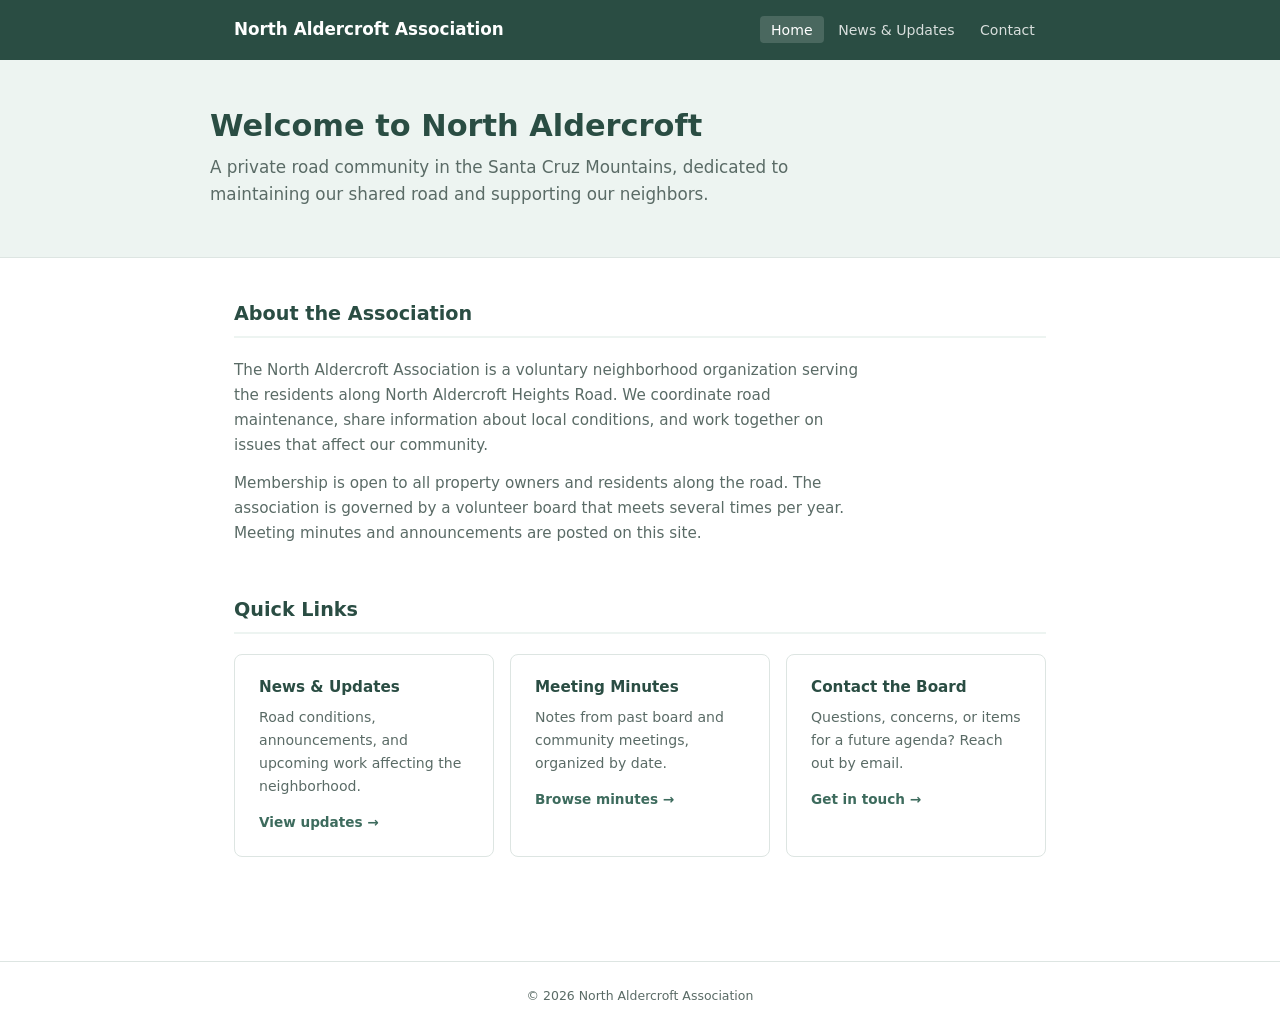
==== index.html @ b34186a6 "Add North Aldercroft Association neighborhood road site Static HTML/CSS/JS site with Home, News & Up" ====
<!DOCTYPE html>
<html lang="en">
<head>
  <meta charset="UTF-8">
  <meta name="viewport" content="width=device-width, initial-scale=1.0">
  <title>North Aldercroft Association</title>
  <link rel="stylesheet" href="css/style.css">
</head>
<body>

<header>
  <div class="nav-inner">
    <a class="site-name" href="index.html">North Aldercroft Association</a>
    <nav aria-label="Main navigation">
      <ul>
        <li><a href="index.html" aria-current="page">Home</a></li>
        <li><a href="news.html">News &amp; Updates</a></li>
        <li><a href="contact.html">Contact</a></li>
      </ul>
    </nav>
  </div>
</header>

<div class="hero">
  <div class="hero-inner">
    <h1>Welcome to North Aldercroft</h1>
    <p>A private road community in the Santa Cruz Mountains, dedicated to maintaining our shared road and supporting our neighbors.</p>
  </div>
</div>

<main>

  <div class="section">
    <h2>About the Association</h2>
    <div class="about-body">
      <p>The North Aldercroft Association is a voluntary neighborhood organization serving the residents along North Aldercroft Heights Road. We coordinate road maintenance, share information about local conditions, and work together on issues that affect our community.</p>
      <p>Membership is open to all property owners and residents along the road. The association is governed by a volunteer board that meets several times per year. Meeting minutes and announcements are posted on this site.</p>
    </div>
  </div>

  <div class="section">
    <h2>Quick Links</h2>
    <div class="card-grid">
      <div class="card">
        <h3>News &amp; Updates</h3>
        <p>Road conditions, announcements, and upcoming work affecting the neighborhood.</p>
        <a href="news.html">View updates &rarr;</a>
      </div>
      <div class="card">
        <h3>Meeting Minutes</h3>
        <p>Notes from past board and community meetings, organized by date.</p>
        <a href="news.html#minutes">Browse minutes &rarr;</a>
      </div>
      <div class="card">
        <h3>Contact the Board</h3>
        <p>Questions, concerns, or items for a future agenda? Reach out by email.</p>
        <a href="contact.html">Get in touch &rarr;</a>
      </div>
    </div>
  </div>

</main>

<footer>
  &copy; <script>document.write(new Date().getFullYear())</script> North Aldercroft Association
</footer>

</body>
</html>
---- css/style.css ----
:root {
  --bg: #ffffff;
  --bg-alt: #f5f7f6;
  --text: #1c2321;
  --text-muted: #5a6b66;
  --accent: #3d6b5d;
  --accent-dark: #2a4d43;
  --accent-light: #edf4f1;
  --border: #dde5e2;
  --max-width: 860px;
}

*, *::before, *::after { box-sizing: border-box; margin: 0; padding: 0; }

body {
  font-family: system-ui, -apple-system, 'Segoe UI', sans-serif;
  color: var(--text);
  background: var(--bg);
  line-height: 1.65;
}

/* ── Header & Nav ── */
header { background: var(--accent-dark); }

.nav-inner {
  max-width: var(--max-width);
  margin: 0 auto;
  padding: 0 1.5rem;
  display: flex;
  align-items: center;
  justify-content: space-between;
  gap: 1rem;
  flex-wrap: wrap;
}

.site-name {
  font-size: 1.05rem;
  font-weight: 600;
  color: #fff;
  text-decoration: none;
  padding: 1rem 0;
  display: block;
}

nav ul { list-style: none; display: flex; gap: 0.2rem; padding: 0.5rem 0; }

nav ul li a {
  color: rgba(255,255,255,0.82);
  text-decoration: none;
  padding: 0.35rem 0.7rem;
  border-radius: 4px;
  font-size: 0.88rem;
  transition: background 0.15s, color 0.15s;
}

nav ul li a:hover,
nav ul li a[aria-current="page"] {
  background: rgba(255,255,255,0.15);
  color: #fff;
}

/* ── Hero ── */
.hero {
  background: var(--accent-light);
  border-bottom: 1px solid var(--border);
  padding: 3rem 1.5rem;
}

.hero-inner { max-width: var(--max-width); margin: 0 auto; }

.hero h1 {
  font-size: 1.9rem;
  font-weight: 700;
  color: var(--accent-dark);
  line-height: 1.2;
  margin-bottom: 0.6rem;
}

.hero p {
  font-size: 1.05rem;
  color: var(--text-muted);
  max-width: 580px;
}

/* ── Main layout ── */
main {
  max-width: var(--max-width);
  margin: 0 auto;
  padding: 2.5rem 1.5rem;
}

.section { margin-bottom: 3rem; }

h2 {
  font-size: 1.2rem;
  font-weight: 600;
  color: var(--accent-dark);
  border-bottom: 2px solid var(--accent-light);
  padding-bottom: 0.4rem;
  margin-bottom: 1.25rem;
}

/* ── Cards (home page quick links) ── */
.card-grid {
  display: grid;
  grid-template-columns: repeat(auto-fit, minmax(220px, 1fr));
  gap: 1rem;
}

.card {
  border: 1px solid var(--border);
  border-radius: 8px;
  padding: 1.25rem 1.5rem;
}

.card h3 {
  font-size: 0.95rem;
  font-weight: 600;
  color: var(--accent-dark);
  margin-bottom: 0.35rem;
}

.card p { font-size: 0.88rem; color: var(--text-muted); }

.card a {
  display: inline-block;
  margin-top: 0.8rem;
  font-size: 0.85rem;
  color: var(--accent);
  font-weight: 600;
  text-decoration: none;
}

.card a:hover { text-decoration: underline; }

/* ── About block ── */
.about-body { font-size: 0.95rem; color: var(--text-muted); max-width: 640px; }
.about-body p + p { margin-top: 0.75rem; }

/* ── Announcements ── */
.announcement-list { list-style: none; }

.announcement-list li {
  padding: 1rem 0;
  border-bottom: 1px solid var(--border);
}

.announcement-list li:last-child { border-bottom: none; }

.ann-date {
  font-size: 0.78rem;
  color: var(--text-muted);
  margin-bottom: 0.2rem;
}

.ann-title { font-weight: 600; margin-bottom: 0.25rem; }

.ann-body { font-size: 0.9rem; color: var(--text-muted); }

/* ── Minutes list ── */
.minutes-list { list-style: none; }

.minutes-list li {
  display: flex;
  justify-content: space-between;
  align-items: center;
  padding: 0.7rem 0;
  border-bottom: 1px solid var(--border);
  gap: 1rem;
}

.minutes-list li:last-child { border-bottom: none; }

.minutes-list a {
  color: var(--accent);
  text-decoration: none;
  font-weight: 500;
  font-size: 0.93rem;
}

.minutes-list a:hover { text-decoration: underline; }

.minutes-list .date {
  font-size: 0.78rem;
  color: var(--text-muted);
  white-space: nowrap;
}

#minutes-loading { font-size: 0.9rem; color: var(--text-muted); }

/* ── Minutes document page ── */
.minutes-doc { max-width: 700px; }

.back-link {
  display: inline-flex;
  align-items: center;
  gap: 0.3rem;
  margin-bottom: 1.75rem;
  font-size: 0.88rem;
  color: var(--accent);
  text-decoration: none;
}

.back-link:hover { text-decoration: underline; }

.minutes-doc h1 {
  font-size: 1.45rem;
  color: var(--accent-dark);
  margin-bottom: 0.2rem;
}

.minutes-doc .meta {
  font-size: 0.83rem;
  color: var(--text-muted);
  margin-bottom: 2rem;
}

.minutes-doc h2 {
  font-size: 0.95rem;
  margin-top: 1.75rem;
  margin-bottom: 0.5rem;
  border: none;
  padding: 0;
  color: var(--text);
  font-weight: 600;
  text-transform: uppercase;
  letter-spacing: 0.04em;
}

.minutes-doc ul {
  margin-left: 1.25rem;
  font-size: 0.92rem;
  color: var(--text-muted);
}

.minutes-doc ul li { margin-bottom: 0.3rem; }

.minutes-doc p {
  font-size: 0.92rem;
  color: var(--text-muted);
  margin-top: 0.5rem;
}

.minutes-doc .action-item { color: var(--accent-dark); font-weight: 500; }

/* ── Contact ── */
.contact-intro { font-size: 0.95rem; color: var(--text-muted); margin-bottom: 1.5rem; max-width: 540px; }

.contact-block {
  display: inline-block;
  background: var(--accent-light);
  border: 1px solid var(--border);
  border-radius: 8px;
  padding: 1.25rem 1.75rem;
}

.contact-block .label {
  font-size: 0.75rem;
  text-transform: uppercase;
  letter-spacing: 0.07em;
  color: var(--text-muted);
  margin-bottom: 0.35rem;
}

.contact-block a {
  font-size: 1rem;
  font-weight: 600;
  color: var(--accent);
  text-decoration: none;
}

.contact-block a:hover { text-decoration: underline; }

/* ── Footer ── */
footer {
  border-top: 1px solid var(--border);
  padding: 1.5rem;
  text-align: center;
  font-size: 0.78rem;
  color: var(--text-muted);
  margin-top: 1rem;
}

/* ── Responsive ── */
@media (max-width: 540px) {
  .hero h1 { font-size: 1.5rem; }
  .nav-inner { flex-direction: column; align-items: flex-start; }
  nav ul { flex-wrap: wrap; }
  .minutes-list li { flex-direction: column; align-items: flex-start; gap: 0.2rem; }
}
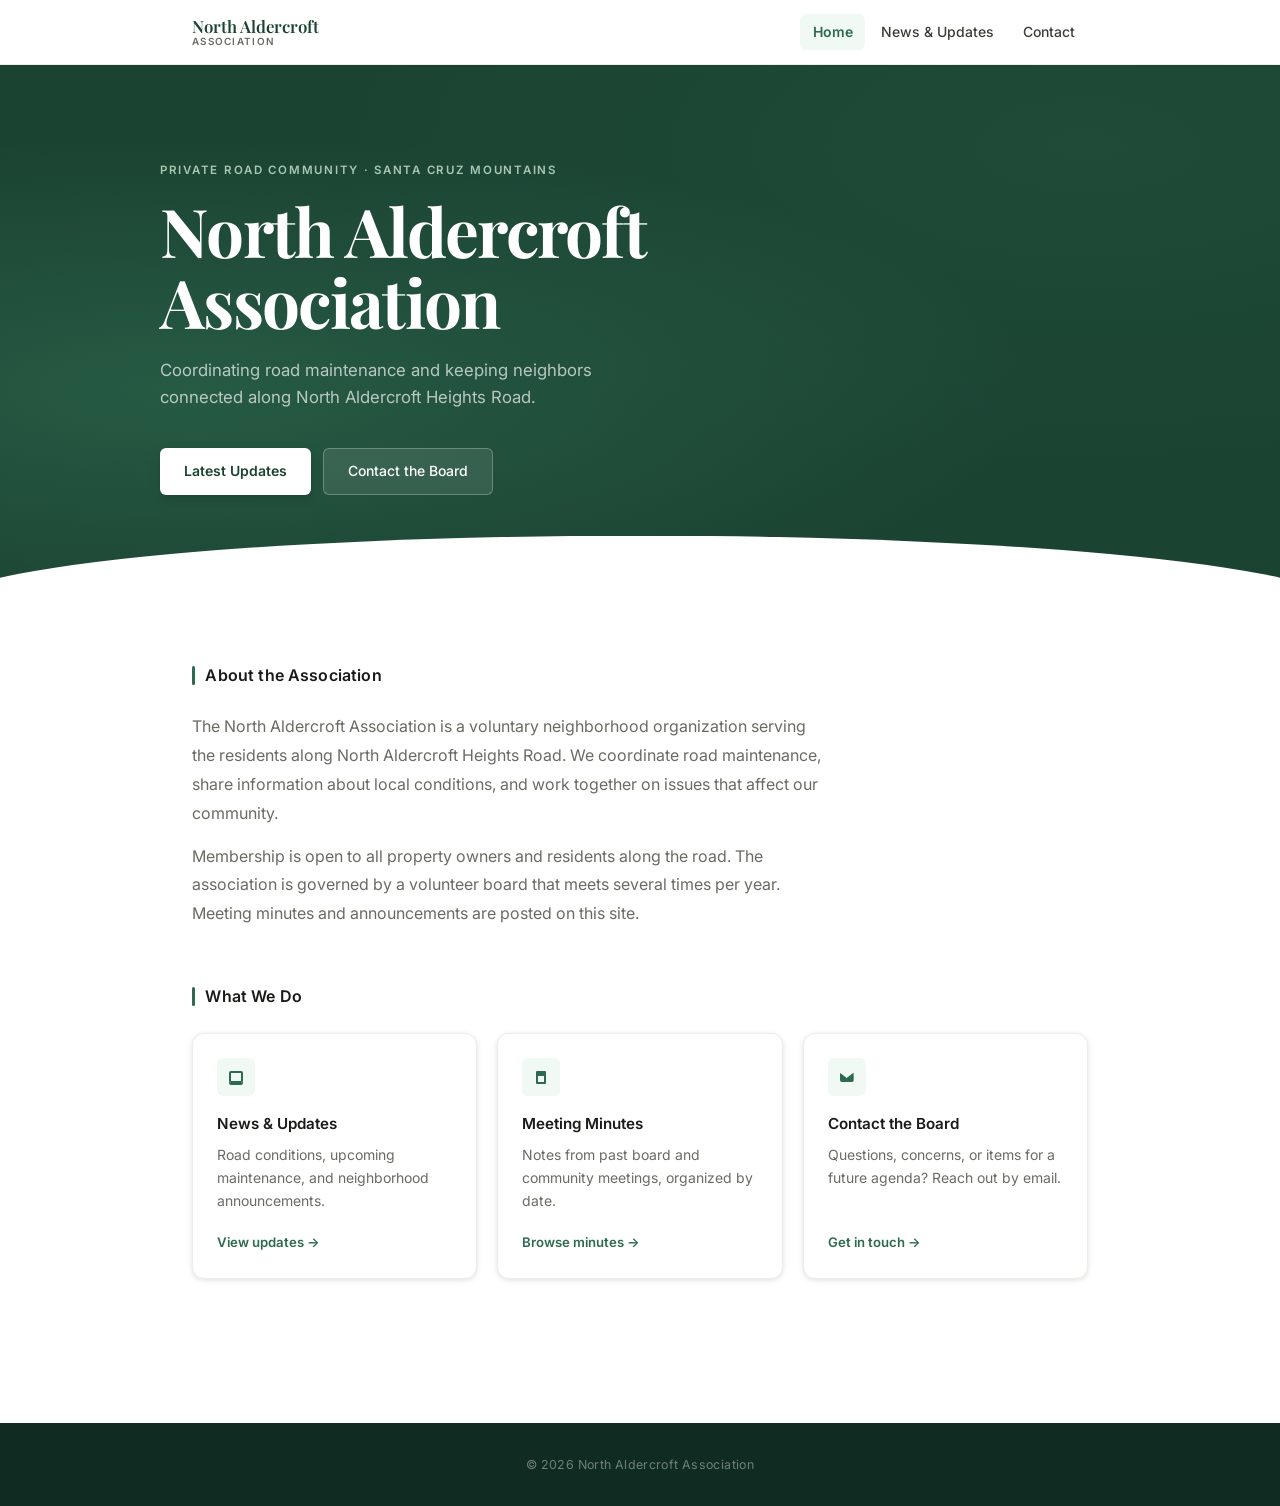
==== commit 4405b19d: "Redesign with modern typography, hero gradient, and elevated cards Playfair Display + Inter via Goog" ====
--- a/index.html
+++ b/index.html
@@ -8,9 +8,12 @@
 </head>
 <body>
 
-<header>
-  <div class="nav-inner">
-    <a class="site-name" href="index.html">North Aldercroft Association</a>
+<header class="site-header">
+  <div class="header-inner">
+    <a class="logo" href="index.html">
+      <span class="logo-primary">North Aldercroft</span>
+      <span class="logo-secondary">Association</span>
+    </a>
     <nav aria-label="Main navigation">
       <ul>
         <li><a href="index.html" aria-current="page">Home</a></li>
@@ -21,17 +24,22 @@
   </div>
 </header>
 
-<div class="hero">
+<section class="hero">
   <div class="hero-inner">
-    <h1>Welcome to North Aldercroft</h1>
-    <p>A private road community in the Santa Cruz Mountains, dedicated to maintaining our shared road and supporting our neighbors.</p>
+    <p class="hero-eyebrow">Private Road Community &middot; Santa Cruz Mountains</p>
+    <h1>North Aldercroft<br>Association</h1>
+    <p class="hero-sub">Coordinating road maintenance and keeping neighbors connected along North Aldercroft Heights Road.</p>
+    <div class="hero-actions">
+      <a href="news.html" class="btn-primary">Latest Updates</a>
+      <a href="contact.html" class="btn-ghost">Contact the Board</a>
+    </div>
   </div>
-</div>
+</section>
 
 <main>
 
   <div class="section">
-    <h2>About the Association</h2>
+    <div class="section-label"><h2>About the Association</h2></div>
     <div class="about-body">
       <p>The North Aldercroft Association is a voluntary neighborhood organization serving the residents along North Aldercroft Heights Road. We coordinate road maintenance, share information about local conditions, and work together on issues that affect our community.</p>
       <p>Membership is open to all property owners and residents along the road. The association is governed by a volunteer board that meets several times per year. Meeting minutes and announcements are posted on this site.</p>
@@ -39,22 +47,25 @@
   </div>
 
   <div class="section">
-    <h2>Quick Links</h2>
+    <div class="section-label"><h2>What We Do</h2></div>
     <div class="card-grid">
       <div class="card">
+        <div class="card-icon card-icon-news" aria-hidden="true"></div>
         <h3>News &amp; Updates</h3>
-        <p>Road conditions, announcements, and upcoming work affecting the neighborhood.</p>
-        <a href="news.html">View updates &rarr;</a>
+        <p>Road conditions, upcoming maintenance, and neighborhood announcements.</p>
+        <a href="news.html" class="card-link">View updates &rarr;</a>
       </div>
       <div class="card">
+        <div class="card-icon card-icon-minutes" aria-hidden="true"></div>
         <h3>Meeting Minutes</h3>
         <p>Notes from past board and community meetings, organized by date.</p>
-        <a href="news.html#minutes">Browse minutes &rarr;</a>
+        <a href="news.html#minutes" class="card-link">Browse minutes &rarr;</a>
       </div>
       <div class="card">
+        <div class="card-icon card-icon-contact" aria-hidden="true"></div>
         <h3>Contact the Board</h3>
         <p>Questions, concerns, or items for a future agenda? Reach out by email.</p>
-        <a href="contact.html">Get in touch &rarr;</a>
+        <a href="contact.html" class="card-link">Get in touch &rarr;</a>
       </div>
     </div>
   </div>
--- a/css/style.css
+++ b/css/style.css
@@ -1,290 +1,520 @@
+@import url('https://fonts.googleapis.com/css2?family=Playfair+Display:wght@500;600;700&family=Inter:wght@400;500;600&display=swap');
+
 :root {
-  --bg: #ffffff;
-  --bg-alt: #f5f7f6;
-  --text: #1c2321;
-  --text-muted: #5a6b66;
-  --accent: #3d6b5d;
-  --accent-dark: #2a4d43;
-  --accent-light: #edf4f1;
-  --border: #dde5e2;
-  --max-width: 860px;
-}
-
+  --forest-900: #0f2b22;
+  --forest-800: #1b4332;
+  --forest-700: #2d6a4f;
+  --forest-600: #40916c;
+  --forest-100: #d8f3dc;
+  --forest-50:  #f0f9f3;
+
+  --gold-500: #b5893a;
+
+  --neutral-900: #1a1a18;
+  --neutral-700: #3d3d38;
+  --neutral-500: #6b6b64;
+  --neutral-300: #b0ada6;
+  --neutral-100: #f0ede6;
+  --neutral-50:  #faf8f4;
+
+  --white: #ffffff;
+
+  --shadow-xs: 0 1px 2px rgba(0,0,0,0.06);
+  --shadow-sm: 0 1px 4px rgba(0,0,0,0.08), 0 2px 8px rgba(0,0,0,0.05);
+  --shadow-md: 0 4px 12px rgba(0,0,0,0.1), 0 2px 4px rgba(0,0,0,0.06);
+  --shadow-lg: 0 12px 32px rgba(0,0,0,0.12), 0 4px 8px rgba(0,0,0,0.06);
+
+  --radius-sm: 6px;
+  --radius:    12px;
+  --radius-lg: 18px;
+
+  --max-width: 960px;
+
+  --font-display: 'Playfair Display', Georgia, 'Times New Roman', serif;
+  --font-body:    'Inter', system-ui, -apple-system, sans-serif;
+}
+
+/* ── Reset ── */
 *, *::before, *::after { box-sizing: border-box; margin: 0; padding: 0; }
 
+html { scroll-behavior: smooth; }
+
 body {
-  font-family: system-ui, -apple-system, 'Segoe UI', sans-serif;
-  color: var(--text);
-  background: var(--bg);
-  line-height: 1.65;
-}
-
-/* ── Header & Nav ── */
-header { background: var(--accent-dark); }
-
-.nav-inner {
+  font-family: var(--font-body);
+  color: var(--neutral-900);
+  background: var(--white);
+  line-height: 1.6;
+  -webkit-font-smoothing: antialiased;
+}
+
+/* ── Site Header ── */
+.site-header {
+  position: sticky;
+  top: 0;
+  z-index: 100;
+  background: var(--white);
+  border-bottom: 1px solid var(--neutral-100);
+  box-shadow: var(--shadow-xs);
+}
+
+.header-inner {
   max-width: var(--max-width);
   margin: 0 auto;
-  padding: 0 1.5rem;
+  padding: 0 2rem;
   display: flex;
   align-items: center;
   justify-content: space-between;
-  gap: 1rem;
-  flex-wrap: wrap;
-}
-
-.site-name {
+  height: 64px;
+  gap: 2rem;
+}
+
+.logo {
+  display: flex;
+  flex-direction: column;
+  text-decoration: none;
+  line-height: 1.2;
+}
+
+.logo-primary {
+  font-family: var(--font-display);
   font-size: 1.05rem;
   font-weight: 600;
-  color: #fff;
-  text-decoration: none;
-  padding: 1rem 0;
+  color: var(--forest-800);
+}
+
+.logo-secondary {
+  font-size: 0.62rem;
+  font-weight: 600;
+  letter-spacing: 0.13em;
+  text-transform: uppercase;
+  color: var(--neutral-500);
+}
+
+nav ul { list-style: none; display: flex; align-items: center; gap: 0.2rem; }
+
+nav ul li a {
   display: block;
-}
-
-nav ul { list-style: none; display: flex; gap: 0.2rem; padding: 0.5rem 0; }
-
-nav ul li a {
-  color: rgba(255,255,255,0.82);
-  text-decoration: none;
-  padding: 0.35rem 0.7rem;
-  border-radius: 4px;
-  font-size: 0.88rem;
-  transition: background 0.15s, color 0.15s;
-}
-
-nav ul li a:hover,
-nav ul li a[aria-current="page"] {
-  background: rgba(255,255,255,0.15);
-  color: #fff;
-}
-
-/* ── Hero ── */
+  padding: 0.4rem 0.8rem;
+  border-radius: var(--radius-sm);
+  font-size: 0.875rem;
+  font-weight: 500;
+  color: var(--neutral-700);
+  text-decoration: none;
+  transition: color 0.15s, background 0.15s;
+}
+
+nav ul li a:hover              { color: var(--forest-800); background: var(--forest-50); }
+nav ul li a[aria-current="page"]{ color: var(--forest-700); background: var(--forest-50); font-weight: 600; }
+
+/* ── Hero (home) ── */
 .hero {
-  background: var(--accent-light);
-  border-bottom: 1px solid var(--border);
-  padding: 3rem 1.5rem;
-}
-
-.hero-inner { max-width: var(--max-width); margin: 0 auto; }
+  position: relative;
+  background:
+    radial-gradient(ellipse at 15% 60%, rgba(64,145,108,0.3) 0%, transparent 55%),
+    radial-gradient(ellipse at 85% 15%, rgba(45,106,79,0.2) 0%, transparent 50%),
+    var(--forest-800);
+  color: var(--white);
+  padding: 6rem 2rem 7rem;
+  overflow: hidden;
+}
+
+/* Curved bottom wave */
+.hero::after {
+  content: '';
+  position: absolute;
+  bottom: -1px;
+  left: 0;
+  right: 0;
+  height: 72px;
+  background: var(--white);
+  clip-path: ellipse(55% 100% at 50% 100%);
+}
+
+.hero-inner {
+  max-width: var(--max-width);
+  margin: 0 auto;
+  position: relative;
+  z-index: 1;
+}
+
+.hero-eyebrow {
+  font-size: 0.72rem;
+  font-weight: 600;
+  letter-spacing: 0.15em;
+  text-transform: uppercase;
+  color: var(--forest-100);
+  opacity: 0.75;
+  margin-bottom: 1rem;
+}
 
 .hero h1 {
-  font-size: 1.9rem;
+  font-family: var(--font-display);
+  font-size: clamp(2.6rem, 6vw, 4.2rem);
   font-weight: 700;
-  color: var(--accent-dark);
-  line-height: 1.2;
-  margin-bottom: 0.6rem;
-}
-
-.hero p {
+  line-height: 1.05;
+  letter-spacing: -0.025em;
+  color: var(--white);
+  margin-bottom: 1.25rem;
+}
+
+.hero-sub {
   font-size: 1.05rem;
-  color: var(--text-muted);
-  max-width: 580px;
-}
-
-/* ── Main layout ── */
+  color: rgba(255,255,255,0.68);
+  max-width: 500px;
+  line-height: 1.65;
+  margin-bottom: 2.25rem;
+}
+
+.hero-actions { display: flex; gap: 0.75rem; flex-wrap: wrap; }
+
+.btn-primary {
+  display: inline-flex;
+  align-items: center;
+  padding: 0.7rem 1.5rem;
+  background: var(--white);
+  color: var(--forest-800);
+  font-size: 0.875rem;
+  font-weight: 600;
+  text-decoration: none;
+  border-radius: var(--radius-sm);
+  box-shadow: var(--shadow-md);
+  transition: transform 0.15s, box-shadow 0.15s;
+}
+
+.btn-primary:hover { transform: translateY(-1px); box-shadow: var(--shadow-lg); }
+
+.btn-ghost {
+  display: inline-flex;
+  align-items: center;
+  padding: 0.7rem 1.5rem;
+  background: rgba(255,255,255,0.1);
+  border: 1px solid rgba(255,255,255,0.25);
+  color: var(--white);
+  font-size: 0.875rem;
+  font-weight: 500;
+  text-decoration: none;
+  border-radius: var(--radius-sm);
+  transition: background 0.15s;
+}
+
+.btn-ghost:hover { background: rgba(255,255,255,0.18); }
+
+/* ── Page Header (inner pages) ── */
+.page-header {
+  background:
+    radial-gradient(ellipse at 25% 70%, rgba(64,145,108,0.2) 0%, transparent 55%),
+    var(--forest-800);
+  padding: 3.5rem 2rem 3.5rem;
+  color: var(--white);
+}
+
+.page-header-inner { max-width: var(--max-width); margin: 0 auto; }
+
+.page-header h1 {
+  font-family: var(--font-display);
+  font-size: clamp(1.8rem, 4vw, 2.6rem);
+  font-weight: 700;
+  letter-spacing: -0.025em;
+  line-height: 1.1;
+}
+
+/* ── Main ── */
 main {
   max-width: var(--max-width);
   margin: 0 auto;
-  padding: 2.5rem 1.5rem;
-}
-
-.section { margin-bottom: 3rem; }
-
-h2 {
-  font-size: 1.2rem;
-  font-weight: 600;
-  color: var(--accent-dark);
-  border-bottom: 2px solid var(--accent-light);
-  padding-bottom: 0.4rem;
-  margin-bottom: 1.25rem;
-}
-
-/* ── Cards (home page quick links) ── */
+  padding: 3.5rem 2rem;
+}
+
+.section { margin-bottom: 3.5rem; }
+
+/* ── Section headings ── */
+.section-label {
+  display: flex;
+  align-items: center;
+  gap: 0.65rem;
+  margin-bottom: 1.5rem;
+}
+
+.section-label::before {
+  content: '';
+  display: block;
+  width: 3px;
+  height: 1.15rem;
+  background: var(--forest-700);
+  border-radius: 99px;
+  flex-shrink: 0;
+}
+
+.section-label h2 {
+  font-size: 1rem;
+  font-weight: 600;
+  letter-spacing: 0.01em;
+  color: var(--neutral-900);
+}
+
+/* ── About ── */
+.about-body {
+  font-size: 1rem;
+  color: var(--neutral-500);
+  max-width: 640px;
+  line-height: 1.8;
+}
+.about-body p + p { margin-top: 0.875rem; }
+
+/* ── Cards ── */
 .card-grid {
   display: grid;
-  grid-template-columns: repeat(auto-fit, minmax(220px, 1fr));
-  gap: 1rem;
+  grid-template-columns: repeat(auto-fit, minmax(240px, 1fr));
+  gap: 1.25rem;
 }
 
 .card {
-  border: 1px solid var(--border);
-  border-radius: 8px;
-  padding: 1.25rem 1.5rem;
-}
+  background: var(--white);
+  border: 1px solid var(--neutral-100);
+  border-radius: var(--radius);
+  padding: 1.5rem;
+  box-shadow: var(--shadow-sm);
+  display: flex;
+  flex-direction: column;
+  transition: transform 0.2s, box-shadow 0.2s;
+}
+
+.card:hover { transform: translateY(-3px); box-shadow: var(--shadow-lg); }
+
+.card-icon {
+  width: 38px;
+  height: 38px;
+  background: var(--forest-50);
+  border-radius: var(--radius-sm);
+  margin-bottom: 1rem;
+  display: flex;
+  align-items: center;
+  justify-content: center;
+}
+
+/* Simple CSS-drawn icons via pseudo-elements */
+.card-icon-news::after    { content: ''; display: block; width: 14px; height: 12px; border: 2px solid var(--forest-700); border-radius: 2px; box-shadow: 0 2px 0 0 var(--forest-700); }
+.card-icon-minutes::after { content: ''; display: block; width: 10px; height: 13px; border: 2px solid var(--forest-700); border-radius: 1px; border-top: 5px solid var(--forest-700); }
+.card-icon-contact::after { content: ''; display: block; width: 14px; height: 10px; border: 2px solid var(--forest-700); border-radius: 2px; clip-path: polygon(0 0, 50% 55%, 100% 0, 100% 100%, 0 100%); background: var(--forest-700); border: none; }
 
 .card h3 {
   font-size: 0.95rem;
   font-weight: 600;
-  color: var(--accent-dark);
-  margin-bottom: 0.35rem;
-}
-
-.card p { font-size: 0.88rem; color: var(--text-muted); }
-
-.card a {
-  display: inline-block;
-  margin-top: 0.8rem;
-  font-size: 0.85rem;
-  color: var(--accent);
-  font-weight: 600;
-  text-decoration: none;
-}
-
-.card a:hover { text-decoration: underline; }
-
-/* ── About block ── */
-.about-body { font-size: 0.95rem; color: var(--text-muted); max-width: 640px; }
-.about-body p + p { margin-top: 0.75rem; }
+  color: var(--neutral-900);
+  margin-bottom: 0.4rem;
+}
+
+.card p { font-size: 0.875rem; color: var(--neutral-500); line-height: 1.65; flex: 1; }
+
+.card-link {
+  display: inline-flex;
+  align-items: center;
+  gap: 0.3rem;
+  margin-top: 1.25rem;
+  font-size: 0.825rem;
+  font-weight: 600;
+  color: var(--forest-700);
+  text-decoration: none;
+  transition: gap 0.15s;
+}
+.card-link:hover { gap: 0.5rem; }
 
 /* ── Announcements ── */
 .announcement-list { list-style: none; }
 
 .announcement-list li {
-  padding: 1rem 0;
-  border-bottom: 1px solid var(--border);
-}
-
+  display: grid;
+  grid-template-columns: 44px 1fr;
+  gap: 0 1.25rem;
+  padding: 1.25rem 0;
+  border-bottom: 1px solid var(--neutral-100);
+}
 .announcement-list li:last-child { border-bottom: none; }
 
-.ann-date {
-  font-size: 0.78rem;
-  color: var(--text-muted);
-  margin-bottom: 0.2rem;
-}
-
-.ann-title { font-weight: 600; margin-bottom: 0.25rem; }
-
-.ann-body { font-size: 0.9rem; color: var(--text-muted); }
+.ann-date-badge {
+  display: flex;
+  flex-direction: column;
+  align-items: center;
+  padding-top: 0.1rem;
+}
+
+.ann-date-badge .month {
+  font-size: 0.58rem;
+  font-weight: 700;
+  letter-spacing: 0.09em;
+  text-transform: uppercase;
+  color: var(--forest-700);
+}
+
+.ann-date-badge .day {
+  font-size: 1.4rem;
+  font-weight: 700;
+  color: var(--neutral-900);
+  line-height: 1;
+}
+
+.ann-date-badge .year {
+  font-size: 0.58rem;
+  color: var(--neutral-300);
+  margin-top: 1px;
+}
+
+.ann-title {
+  font-size: 0.95rem;
+  font-weight: 600;
+  color: var(--neutral-900);
+  margin-bottom: 0.3rem;
+  line-height: 1.35;
+}
+
+.ann-body { font-size: 0.875rem; color: var(--neutral-500); line-height: 1.65; }
 
 /* ── Minutes list ── */
 .minutes-list { list-style: none; }
 
 .minutes-list li {
   display: flex;
+  align-items: center;
   justify-content: space-between;
-  align-items: center;
-  padding: 0.7rem 0;
-  border-bottom: 1px solid var(--border);
   gap: 1rem;
-}
-
+  padding: 0.875rem 0;
+  border-bottom: 1px solid var(--neutral-100);
+}
 .minutes-list li:last-child { border-bottom: none; }
 
 .minutes-list a {
-  color: var(--accent);
-  text-decoration: none;
+  font-size: 0.9rem;
   font-weight: 500;
-  font-size: 0.93rem;
-}
-
-.minutes-list a:hover { text-decoration: underline; }
+  color: var(--forest-700);
+  text-decoration: none;
+  transition: color 0.15s;
+}
+.minutes-list a:hover { color: var(--forest-800); text-decoration: underline; }
 
 .minutes-list .date {
-  font-size: 0.78rem;
-  color: var(--text-muted);
+  font-size: 0.775rem;
+  color: var(--neutral-300);
   white-space: nowrap;
 }
 
-#minutes-loading { font-size: 0.9rem; color: var(--text-muted); }
+#minutes-loading { font-size: 0.875rem; color: var(--neutral-500); }
 
 /* ── Minutes document page ── */
-.minutes-doc { max-width: 700px; }
+.minutes-doc { max-width: 680px; }
 
 .back-link {
   display: inline-flex;
   align-items: center;
-  gap: 0.3rem;
-  margin-bottom: 1.75rem;
-  font-size: 0.88rem;
-  color: var(--accent);
-  text-decoration: none;
-}
-
-.back-link:hover { text-decoration: underline; }
+  gap: 0.35rem;
+  margin-bottom: 2rem;
+  font-size: 0.85rem;
+  font-weight: 500;
+  color: var(--forest-700);
+  text-decoration: none;
+  transition: gap 0.15s;
+}
+.back-link:hover { gap: 0.5rem; }
 
 .minutes-doc h1 {
-  font-size: 1.45rem;
-  color: var(--accent-dark);
-  margin-bottom: 0.2rem;
+  font-family: var(--font-display);
+  font-size: 1.8rem;
+  color: var(--neutral-900);
+  letter-spacing: -0.02em;
+  margin-bottom: 0.3rem;
 }
 
 .minutes-doc .meta {
-  font-size: 0.83rem;
-  color: var(--text-muted);
+  font-size: 0.825rem;
+  color: var(--neutral-500);
+  margin-bottom: 2.25rem;
+  padding-bottom: 1.5rem;
+  border-bottom: 1px solid var(--neutral-100);
+}
+
+.minutes-doc h2 {
+  font-size: 0.68rem;
+  font-weight: 700;
+  letter-spacing: 0.13em;
+  text-transform: uppercase;
+  color: var(--neutral-300);
+  margin-top: 2rem;
+  margin-bottom: 0.65rem;
+}
+
+.minutes-doc ul {
+  margin-left: 1.1rem;
+  font-size: 0.9rem;
+  color: var(--neutral-500);
+  line-height: 1.7;
+}
+.minutes-doc ul li { margin-bottom: 0.35rem; }
+
+.minutes-doc p {
+  font-size: 0.9rem;
+  color: var(--neutral-500);
+  line-height: 1.7;
+  margin-top: 0.5rem;
+}
+
+.minutes-doc .action-item { color: var(--forest-800); font-weight: 600; }
+
+/* ── Contact ── */
+.contact-intro {
+  font-size: 1rem;
+  color: var(--neutral-500);
+  line-height: 1.75;
   margin-bottom: 2rem;
-}
-
-.minutes-doc h2 {
-  font-size: 0.95rem;
-  margin-top: 1.75rem;
-  margin-bottom: 0.5rem;
-  border: none;
-  padding: 0;
-  color: var(--text);
-  font-weight: 600;
+  max-width: 480px;
+}
+
+.contact-card {
+  display: inline-flex;
+  flex-direction: column;
+  gap: 0.35rem;
+  background: var(--forest-50);
+  border: 1px solid var(--forest-100);
+  border-radius: var(--radius);
+  padding: 1.5rem 2rem;
+  box-shadow: var(--shadow-sm);
+}
+
+.contact-card .label {
+  font-size: 0.68rem;
+  font-weight: 700;
+  letter-spacing: 0.13em;
   text-transform: uppercase;
-  letter-spacing: 0.04em;
-}
-
-.minutes-doc ul {
-  margin-left: 1.25rem;
-  font-size: 0.92rem;
-  color: var(--text-muted);
-}
-
-.minutes-doc ul li { margin-bottom: 0.3rem; }
-
-.minutes-doc p {
-  font-size: 0.92rem;
-  color: var(--text-muted);
-  margin-top: 0.5rem;
-}
-
-.minutes-doc .action-item { color: var(--accent-dark); font-weight: 500; }
-
-/* ── Contact ── */
-.contact-intro { font-size: 0.95rem; color: var(--text-muted); margin-bottom: 1.5rem; max-width: 540px; }
-
-.contact-block {
-  display: inline-block;
-  background: var(--accent-light);
-  border: 1px solid var(--border);
-  border-radius: 8px;
-  padding: 1.25rem 1.75rem;
-}
-
-.contact-block .label {
-  font-size: 0.75rem;
-  text-transform: uppercase;
-  letter-spacing: 0.07em;
-  color: var(--text-muted);
-  margin-bottom: 0.35rem;
-}
-
-.contact-block a {
-  font-size: 1rem;
-  font-weight: 600;
-  color: var(--accent);
-  text-decoration: none;
-}
-
-.contact-block a:hover { text-decoration: underline; }
+  color: var(--forest-600);
+}
+
+.contact-card a {
+  font-size: 1.05rem;
+  font-weight: 600;
+  color: var(--forest-800);
+  text-decoration: none;
+}
+.contact-card a:hover { text-decoration: underline; }
 
 /* ── Footer ── */
 footer {
-  border-top: 1px solid var(--border);
-  padding: 1.5rem;
+  background: var(--forest-900);
+  color: rgba(255,255,255,0.4);
+  padding: 2rem;
   text-align: center;
-  font-size: 0.78rem;
-  color: var(--text-muted);
-  margin-top: 1rem;
+  font-size: 0.775rem;
+  letter-spacing: 0.03em;
+  margin-top: 2rem;
 }
 
 /* ── Responsive ── */
-@media (max-width: 540px) {
-  .hero h1 { font-size: 1.5rem; }
-  .nav-inner { flex-direction: column; align-items: flex-start; }
-  nav ul { flex-wrap: wrap; }
+@media (max-width: 600px) {
+  .header-inner { padding: 0 1.25rem; height: 56px; }
+  .hero { padding: 4rem 1.25rem 5rem; }
+  .hero::after { height: 48px; }
+  .page-header { padding: 2.5rem 1.25rem; }
+  main { padding: 2.5rem 1.25rem; }
+  .announcement-list li { grid-template-columns: 1fr; }
+  .ann-date-badge { flex-direction: row; align-items: baseline; gap: 0.3rem; margin-bottom: 0.4rem; }
+  .ann-date-badge .day { font-size: 0.9rem; }
   .minutes-list li { flex-direction: column; align-items: flex-start; gap: 0.2rem; }
-}
+  nav ul li a { padding: 0.35rem 0.5rem; font-size: 0.825rem; }
+}
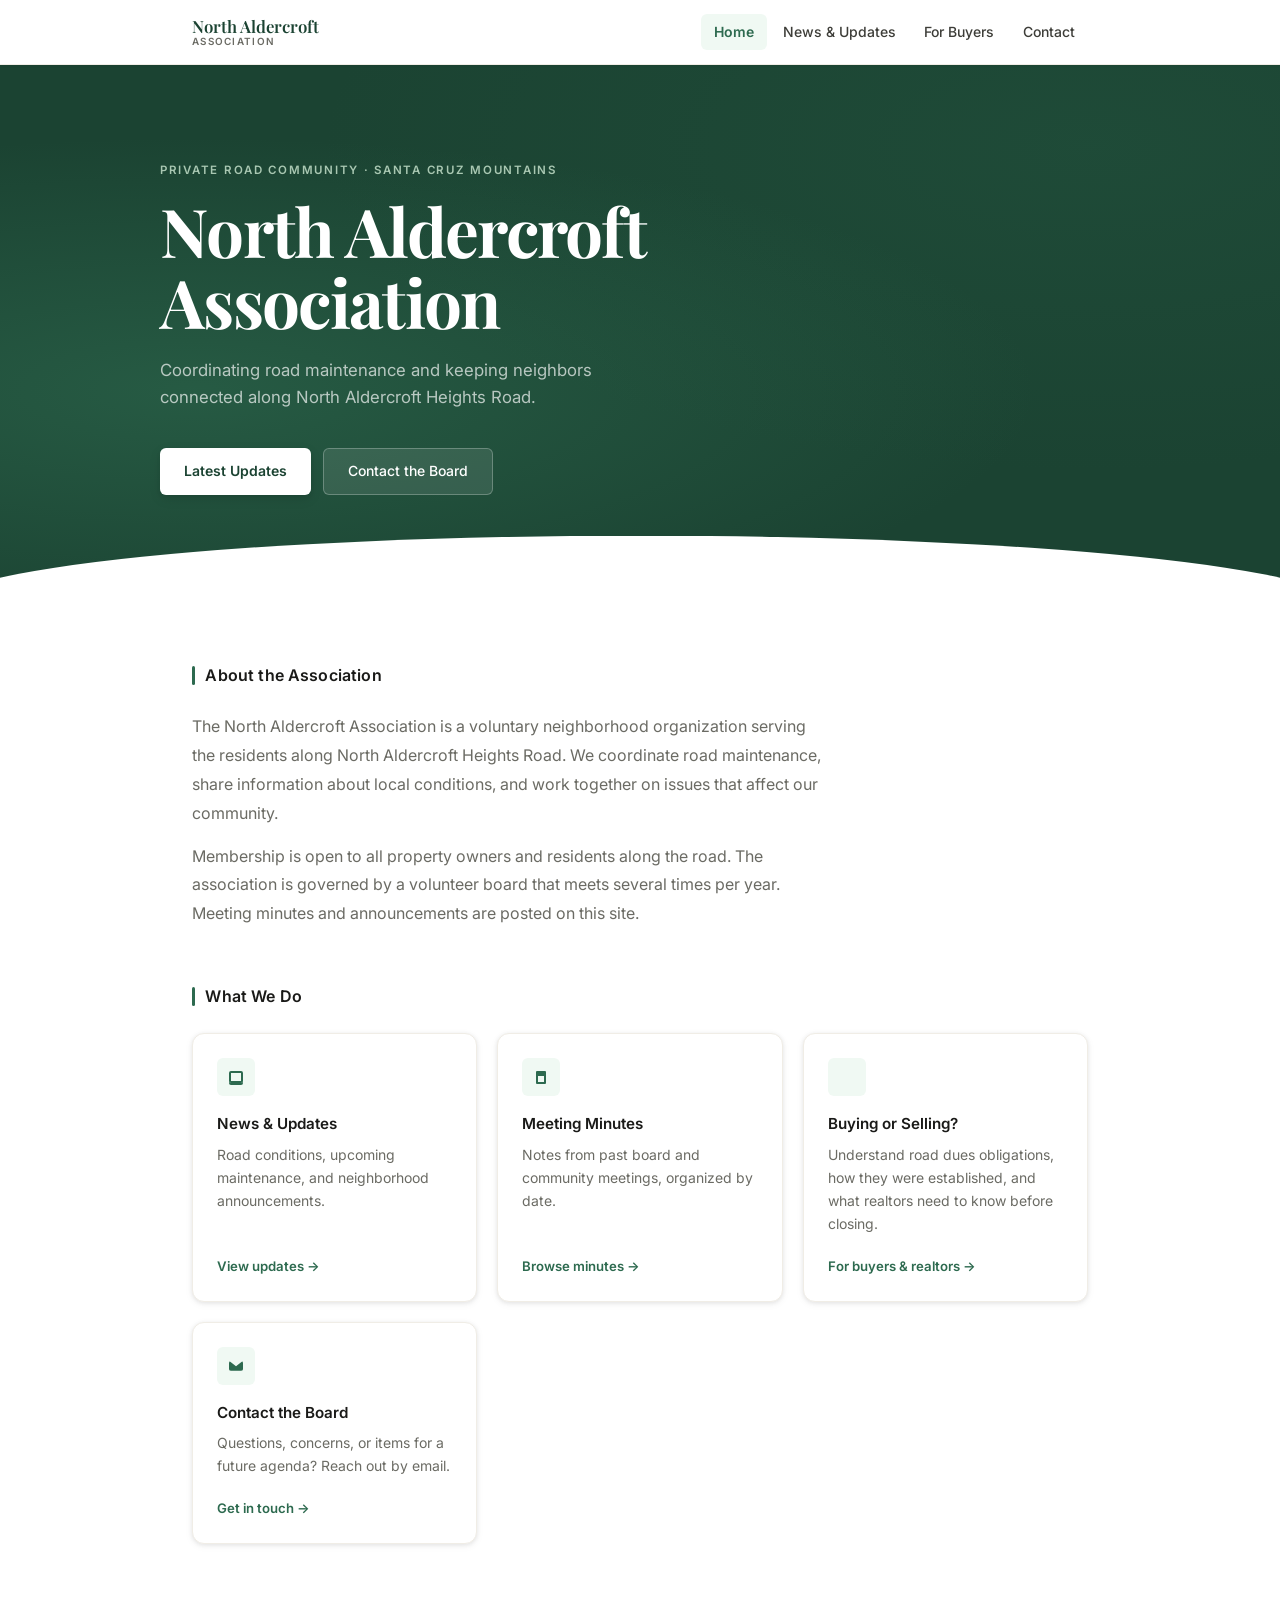
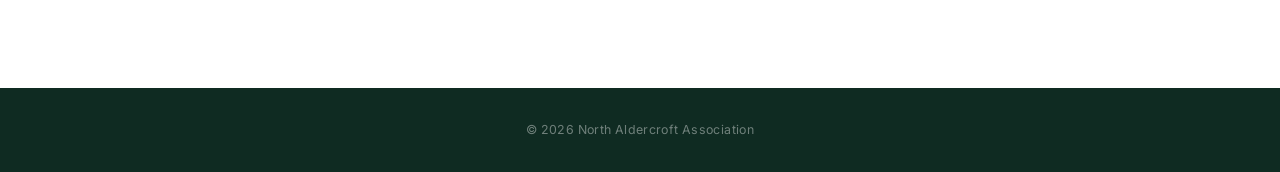
==== commit 64df18d7: "Add For Buyers & Realtors page with private road and dues info New buyers.html covers private road r" ====
--- a/index.html
+++ b/index.html
@@ -18,6 +18,7 @@
       <ul>
         <li><a href="index.html" aria-current="page">Home</a></li>
         <li><a href="news.html">News &amp; Updates</a></li>
+        <li><a href="buyers.html">For Buyers</a></li>
         <li><a href="contact.html">Contact</a></li>
       </ul>
     </nav>
@@ -62,6 +63,12 @@
         <a href="news.html#minutes" class="card-link">Browse minutes &rarr;</a>
       </div>
       <div class="card">
+        <div class="card-icon card-icon-buyers" aria-hidden="true"></div>
+        <h3>Buying or Selling?</h3>
+        <p>Understand road dues obligations, how they were established, and what realtors need to know before closing.</p>
+        <a href="buyers.html" class="card-link">For buyers &amp; realtors &rarr;</a>
+      </div>
+      <div class="card">
         <div class="card-icon card-icon-contact" aria-hidden="true"></div>
         <h3>Contact the Board</h3>
         <p>Questions, concerns, or items for a future agenda? Reach out by email.</p>
--- a/css/style.css
+++ b/css/style.css
@@ -493,6 +493,108 @@
   text-decoration: none;
 }
 .contact-card a:hover { text-decoration: underline; }
+
+/* ── Prose (buyers page body text) ── */
+.prose {
+  font-size: 1rem;
+  color: var(--neutral-500);
+  line-height: 1.8;
+  max-width: 640px;
+}
+.prose p + p { margin-top: 0.875rem; }
+
+/* ── Callout box ── */
+.callout {
+  margin-top: 1.75rem;
+  background: var(--forest-50);
+  border: 1px solid var(--forest-100);
+  border-left: 4px solid var(--forest-700);
+  border-radius: var(--radius);
+  padding: 1.5rem 1.75rem;
+  max-width: 400px;
+}
+
+.callout-label {
+  font-size: 0.68rem;
+  font-weight: 700;
+  letter-spacing: 0.13em;
+  text-transform: uppercase;
+  color: var(--forest-600);
+  margin-bottom: 0.5rem;
+}
+
+.callout-amount {
+  font-family: var(--font-display);
+  font-size: 2rem;
+  font-weight: 700;
+  color: var(--forest-800);
+  line-height: 1.1;
+  margin-bottom: 0.75rem;
+}
+
+.callout-amount span {
+  font-family: var(--font-body);
+  font-size: 0.85rem;
+  font-weight: 400;
+  color: var(--neutral-500);
+}
+
+.callout p {
+  font-size: 0.875rem;
+  color: var(--neutral-500);
+  line-height: 1.6;
+}
+
+/* ── Info list (buyers page) ── */
+.info-list {
+  margin-top: 0.875rem;
+  margin-left: 0;
+  list-style: none;
+  max-width: 560px;
+  display: flex;
+  flex-direction: column;
+  gap: 0.5rem;
+}
+
+.info-list li {
+  display: flex;
+  align-items: flex-start;
+  gap: 0.65rem;
+  font-size: 0.925rem;
+  color: var(--neutral-700);
+  line-height: 1.5;
+}
+
+.info-list li::before {
+  content: '';
+  display: block;
+  width: 6px;
+  height: 6px;
+  border-radius: 50%;
+  background: var(--forest-600);
+  margin-top: 0.45em;
+  flex-shrink: 0;
+}
+
+/* ── Outline button ── */
+.btn-outline {
+  display: inline-flex;
+  align-items: center;
+  margin-top: 1.5rem;
+  padding: 0.65rem 1.25rem;
+  border: 1.5px solid var(--forest-700);
+  border-radius: var(--radius-sm);
+  font-size: 0.875rem;
+  font-weight: 600;
+  color: var(--forest-700);
+  text-decoration: none;
+  transition: background 0.15s, color 0.15s;
+}
+
+.btn-outline:hover {
+  background: var(--forest-700);
+  color: var(--white);
+}
 
 /* ── Footer ── */
 footer {
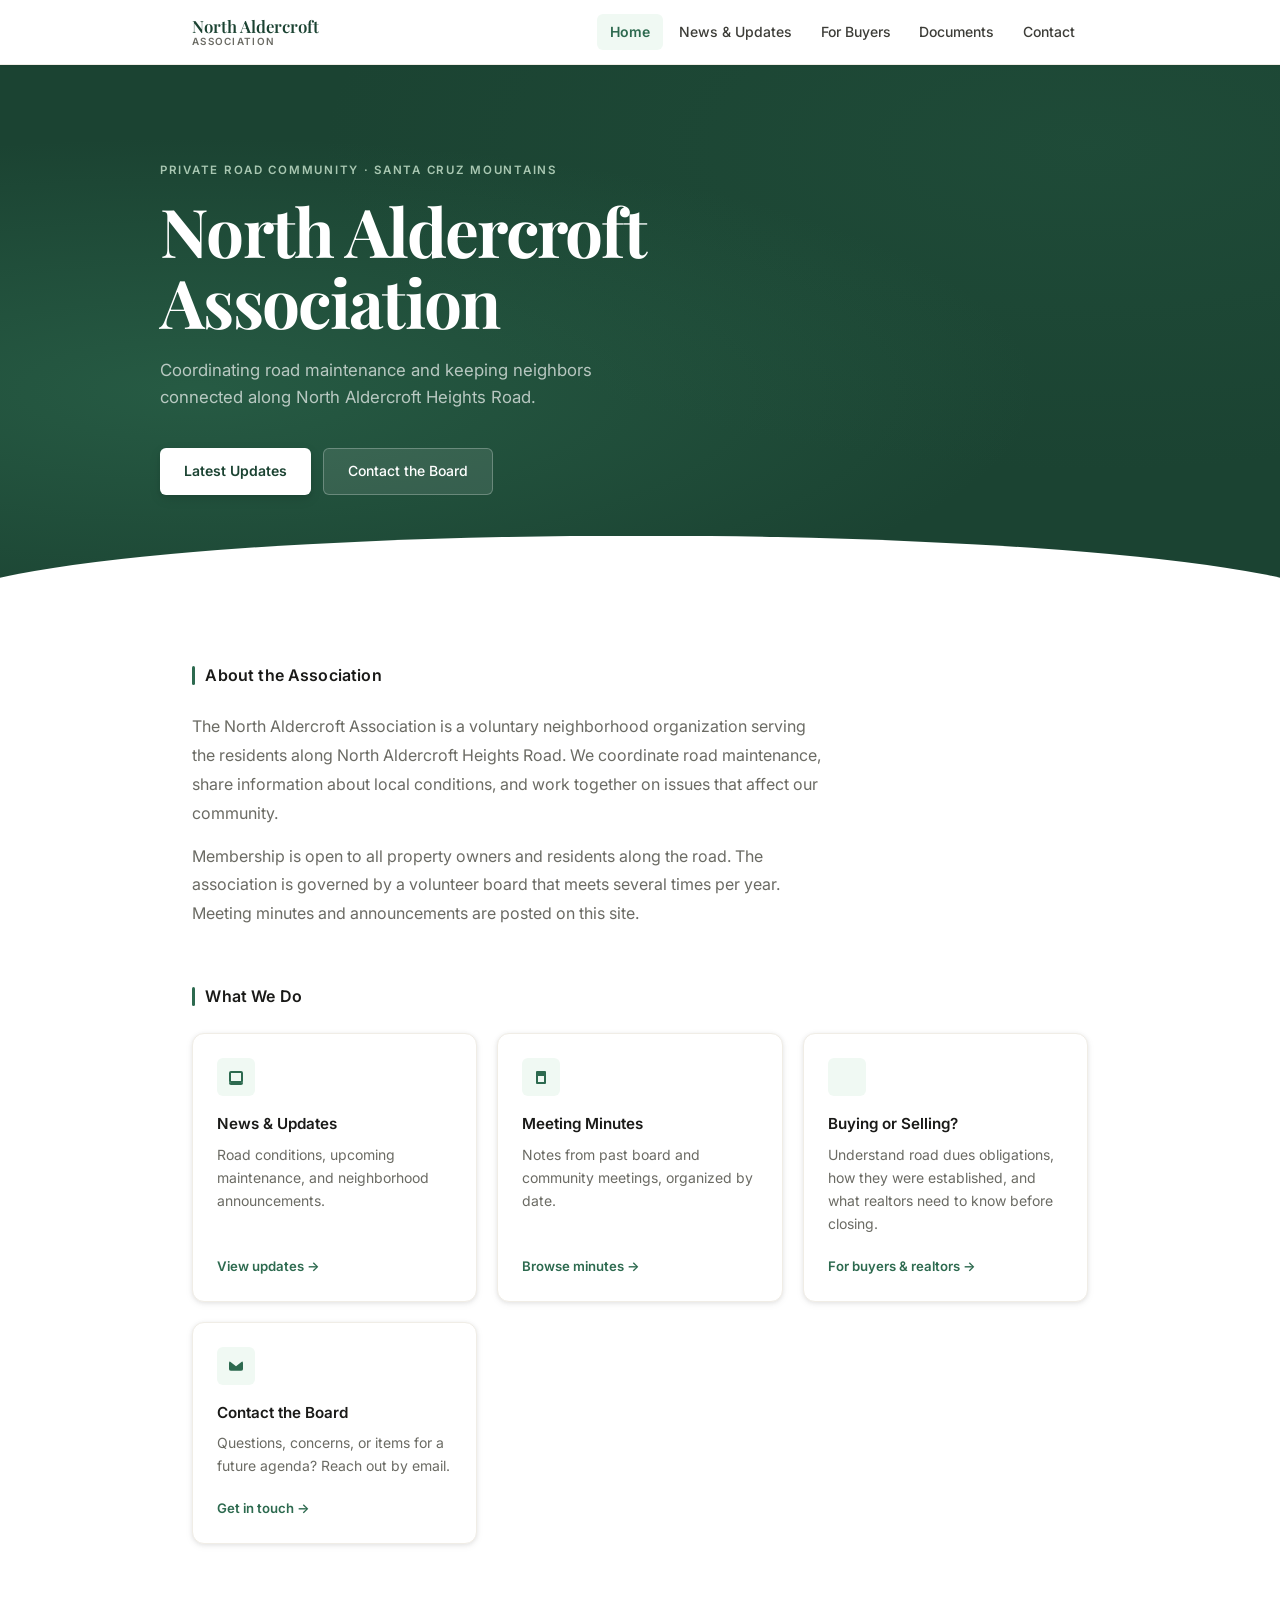
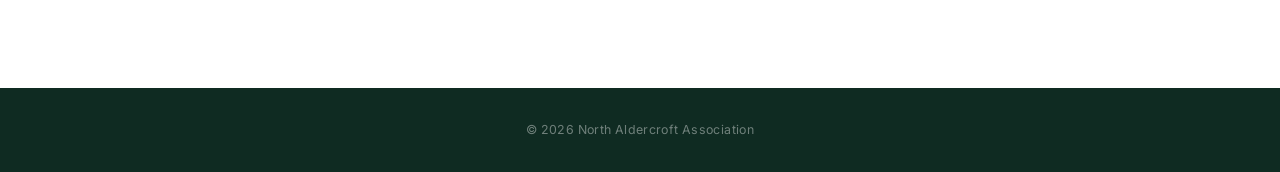
==== commit 0b51b83d: "Add governing documents section with articles, bylaws, and dues structure New documents.html lists a" ====
--- a/index.html
+++ b/index.html
@@ -19,6 +19,7 @@
         <li><a href="index.html" aria-current="page">Home</a></li>
         <li><a href="news.html">News &amp; Updates</a></li>
         <li><a href="buyers.html">For Buyers</a></li>
+        <li><a href="documents.html">Documents</a></li>
         <li><a href="contact.html">Contact</a></li>
       </ul>
     </nav>
--- a/css/style.css
+++ b/css/style.css
@@ -493,6 +493,136 @@
   text-decoration: none;
 }
 .contact-card a:hover { text-decoration: underline; }
+
+/* ── Document list (documents.html) ── */
+.doc-list {
+  list-style: none;
+  border: 1px solid var(--neutral-100);
+  border-radius: var(--radius);
+  overflow: hidden;
+}
+
+.doc-list li {
+  display: flex;
+  align-items: center;
+  justify-content: space-between;
+  gap: 1.5rem;
+  padding: 1.25rem 1.5rem;
+  background: var(--white);
+  border-bottom: 1px solid var(--neutral-100);
+  transition: background 0.15s;
+}
+
+.doc-list li:last-child { border-bottom: none; }
+.doc-list li:hover { background: var(--neutral-50); }
+
+.doc-info h3 {
+  font-size: 0.95rem;
+  font-weight: 600;
+  color: var(--neutral-900);
+  margin-bottom: 0.2rem;
+}
+
+.doc-info p {
+  font-size: 0.825rem;
+  color: var(--neutral-500);
+  line-height: 1.5;
+}
+
+.doc-link {
+  font-size: 0.825rem;
+  font-weight: 600;
+  color: var(--forest-700);
+  text-decoration: none;
+  white-space: nowrap;
+  flex-shrink: 0;
+}
+
+.doc-link:hover { text-decoration: underline; }
+
+/* ── Legal document pages ── */
+.legal-doc { max-width: 700px; }
+
+.legal-doc-header {
+  margin-bottom: 2.5rem;
+  padding-bottom: 1.75rem;
+  border-bottom: 1px solid var(--neutral-100);
+}
+
+.legal-doc-type {
+  font-size: 0.68rem;
+  font-weight: 700;
+  letter-spacing: 0.15em;
+  text-transform: uppercase;
+  color: var(--forest-600);
+  margin-bottom: 0.4rem;
+}
+
+.legal-doc h1 {
+  font-family: var(--font-display);
+  font-size: 1.8rem;
+  color: var(--neutral-900);
+  letter-spacing: -0.02em;
+  margin-bottom: 0.25rem;
+}
+
+.legal-doc .meta {
+  font-size: 0.825rem;
+  color: var(--neutral-500);
+}
+
+.legal-doc h2 {
+  font-size: 0.82rem;
+  font-weight: 700;
+  letter-spacing: 0.1em;
+  text-transform: uppercase;
+  color: var(--neutral-700);
+  margin-top: 2rem;
+  margin-bottom: 0.65rem;
+}
+
+.legal-doc p {
+  font-size: 0.9rem;
+  color: var(--neutral-500);
+  line-height: 1.75;
+  margin-bottom: 0.75rem;
+}
+
+.legal-doc p a { color: var(--forest-700); }
+.legal-doc p a:hover { text-decoration: none; }
+
+/* ── Dues table ── */
+.dues-table {
+  width: 100%;
+  border-collapse: collapse;
+  font-size: 0.9rem;
+  margin: 1.25rem 0 1.75rem;
+}
+
+.dues-table th {
+  text-align: left;
+  font-size: 0.7rem;
+  font-weight: 700;
+  letter-spacing: 0.09em;
+  text-transform: uppercase;
+  color: var(--neutral-500);
+  padding: 0.6rem 1rem;
+  border-bottom: 2px solid var(--neutral-100);
+}
+
+.dues-table td {
+  padding: 0.8rem 1rem;
+  color: var(--neutral-700);
+  border-bottom: 1px solid var(--neutral-100);
+}
+
+.dues-table td:last-child {
+  font-weight: 600;
+  color: var(--forest-800);
+}
+
+.dues-table tr:last-child td { border-bottom: none; }
+.dues-table tr:hover td { background: var(--neutral-50); }
 
 /* ── Prose (buyers page body text) ── */
 .prose {
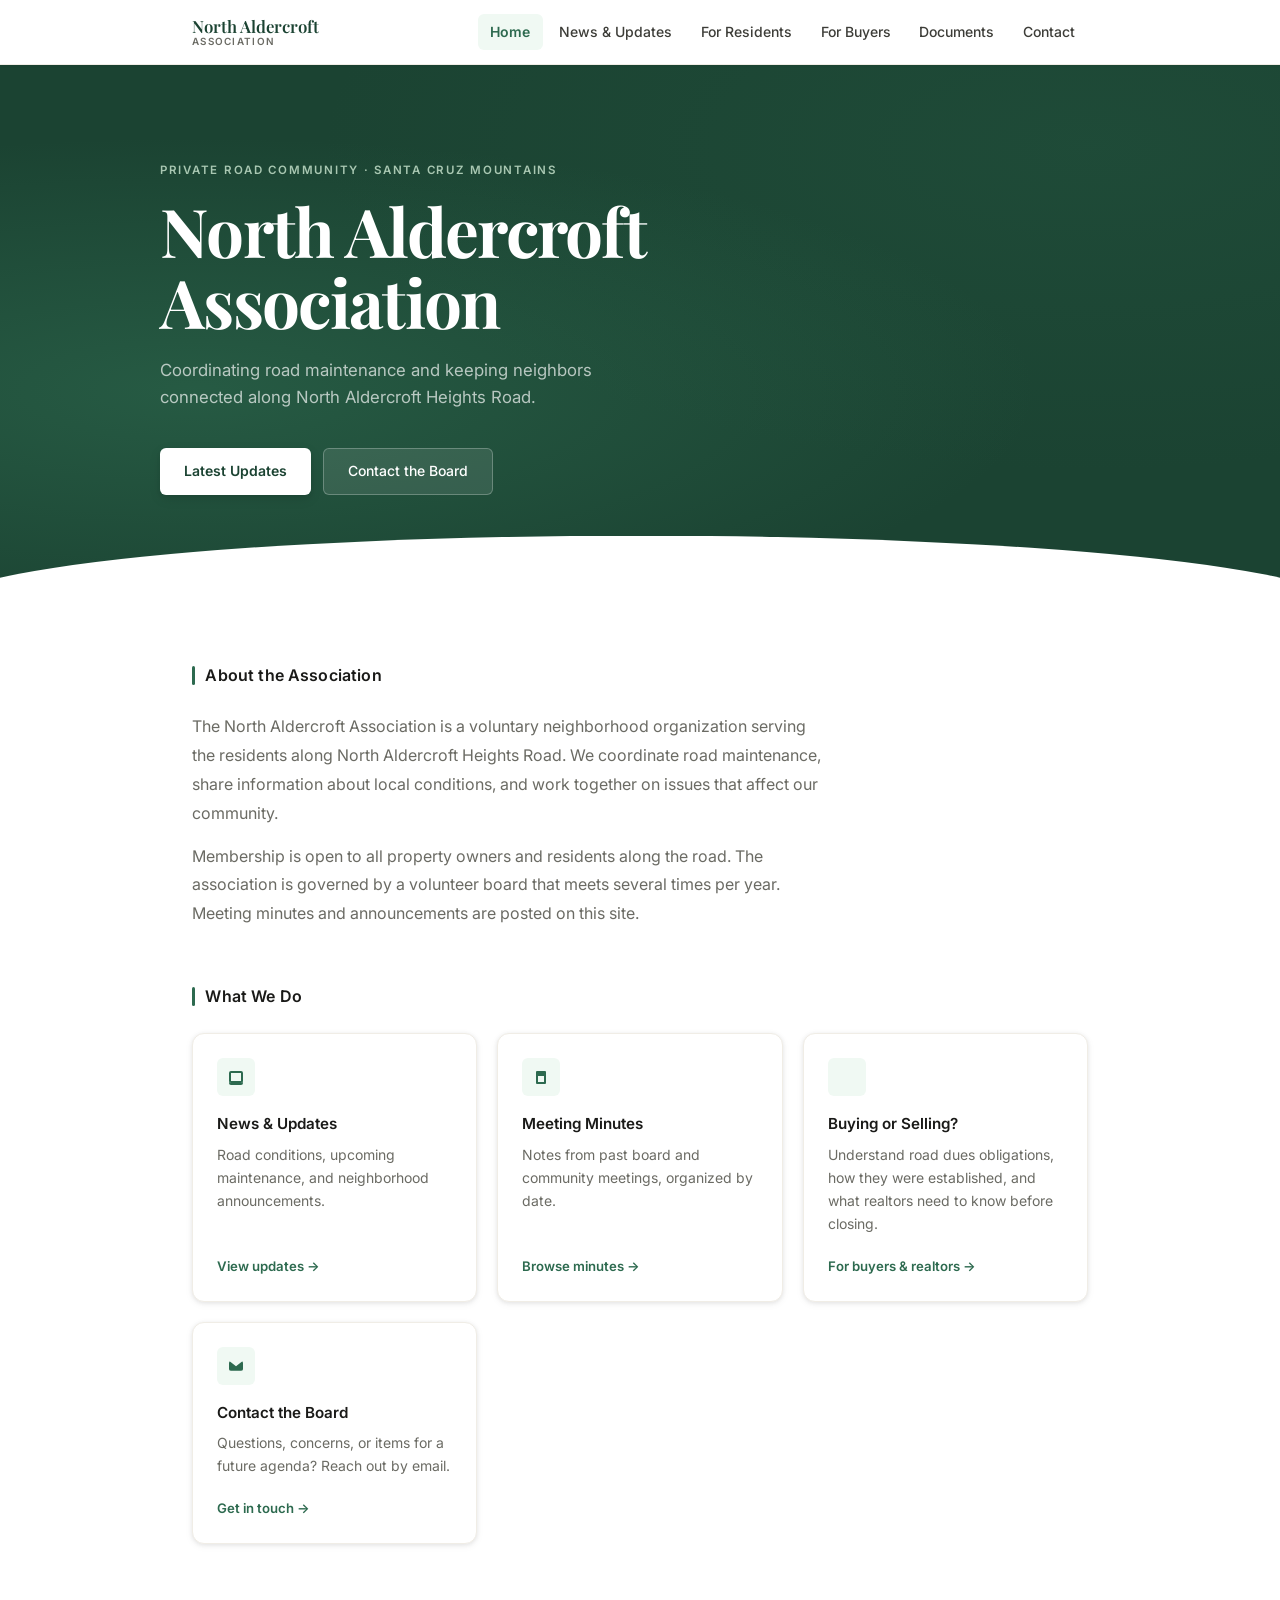
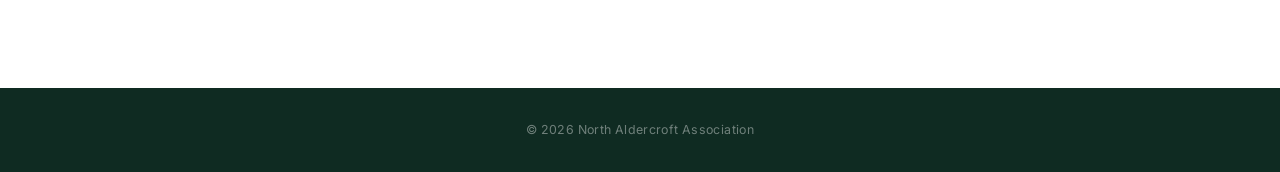
==== commit da18bf7f: "Add For Residents page with dues payment info and board updates feed New residents.html shows paymen" ====
--- a/index.html
+++ b/index.html
@@ -18,6 +18,7 @@
       <ul>
         <li><a href="index.html" aria-current="page">Home</a></li>
         <li><a href="news.html">News &amp; Updates</a></li>
+        <li><a href="residents.html">For Residents</a></li>
         <li><a href="buyers.html">For Buyers</a></li>
         <li><a href="documents.html">Documents</a></li>
         <li><a href="contact.html">Contact</a></li>
--- a/css/style.css
+++ b/css/style.css
@@ -705,6 +705,158 @@
   margin-top: 0.45em;
   flex-shrink: 0;
 }
+
+/* ── Payment methods (residents page) ── */
+.payment-methods {
+  display: grid;
+  grid-template-columns: repeat(auto-fit, minmax(210px, 1fr));
+  gap: 1rem;
+  max-width: 520px;
+}
+
+.payment-method {
+  background: var(--forest-50);
+  border: 1px solid var(--forest-100);
+  border-radius: var(--radius);
+  padding: 1.25rem 1.5rem;
+}
+
+.pm-label {
+  font-size: 0.68rem;
+  font-weight: 700;
+  letter-spacing: 0.13em;
+  text-transform: uppercase;
+  color: var(--forest-600);
+  margin-bottom: 0.65rem;
+}
+
+.pm-detail {
+  font-size: 0.875rem;
+  color: var(--neutral-500);
+  line-height: 1.65;
+}
+
+.pm-detail strong {
+  display: block;
+  font-weight: 600;
+  color: var(--neutral-900);
+  margin-bottom: 0.25rem;
+}
+
+/* ── Updates list (residents page) ── */
+.updates-list { list-style: none; }
+
+.updates-list li {
+  display: flex;
+  align-items: center;
+  justify-content: space-between;
+  gap: 1rem;
+  padding: 0.875rem 0;
+  border-bottom: 1px solid var(--neutral-100);
+}
+
+.updates-list li:last-child { border-bottom: none; }
+
+.update-list-main {
+  display: flex;
+  align-items: center;
+  gap: 0.6rem;
+  flex-wrap: wrap;
+  min-width: 0;
+}
+
+.updates-list a {
+  font-size: 0.9rem;
+  font-weight: 500;
+  color: var(--forest-700);
+  text-decoration: none;
+  transition: color 0.15s;
+}
+
+.updates-list a:hover { color: var(--forest-800); text-decoration: underline; }
+
+.updates-list .date {
+  font-size: 0.775rem;
+  color: var(--neutral-300);
+  white-space: nowrap;
+  flex-shrink: 0;
+}
+
+/* ── Update type tags ── */
+.update-tag {
+  display: inline-block;
+  font-size: 0.65rem;
+  font-weight: 700;
+  letter-spacing: 0.07em;
+  text-transform: uppercase;
+  padding: 0.15rem 0.45rem;
+  border-radius: 4px;
+  white-space: nowrap;
+  flex-shrink: 0;
+}
+
+.update-tag-summary { background: var(--forest-50);  color: var(--forest-700); }
+.update-tag-update  { background: #fef9ec;            color: #9a7230; }
+
+/* ── Update document pages ── */
+.update-doc { max-width: 680px; }
+
+.update-doc-header {
+  margin-bottom: 2.25rem;
+  padding-bottom: 1.5rem;
+  border-bottom: 1px solid var(--neutral-100);
+}
+
+.update-meta-row {
+  display: flex;
+  align-items: center;
+  gap: 0.65rem;
+  margin-bottom: 0.65rem;
+}
+
+.update-date {
+  font-size: 0.825rem;
+  color: var(--neutral-500);
+}
+
+.update-doc h1 {
+  font-family: var(--font-display);
+  font-size: 1.8rem;
+  color: var(--neutral-900);
+  letter-spacing: -0.02em;
+  margin-bottom: 0.5rem;
+}
+
+.update-note {
+  font-size: 0.825rem;
+  color: var(--neutral-500);
+  background: var(--neutral-50);
+  border-left: 3px solid var(--neutral-300);
+  border-radius: 0 4px 4px 0;
+  padding: 0.6rem 0.875rem;
+  margin-top: 0.75rem;
+}
+
+.update-note a { color: var(--forest-700); }
+
+.update-doc h2 {
+  font-size: 0.82rem;
+  font-weight: 700;
+  letter-spacing: 0.1em;
+  text-transform: uppercase;
+  color: var(--neutral-700);
+  margin-top: 2rem;
+  margin-bottom: 0.65rem;
+}
+
+.update-doc p {
+  font-size: 0.925rem;
+  color: var(--neutral-500);
+  line-height: 1.75;
+  margin-bottom: 0.5rem;
+}
+
+.update-doc p a { color: var(--forest-700); }
 
 /* ── Outline button ── */
 .btn-outline {
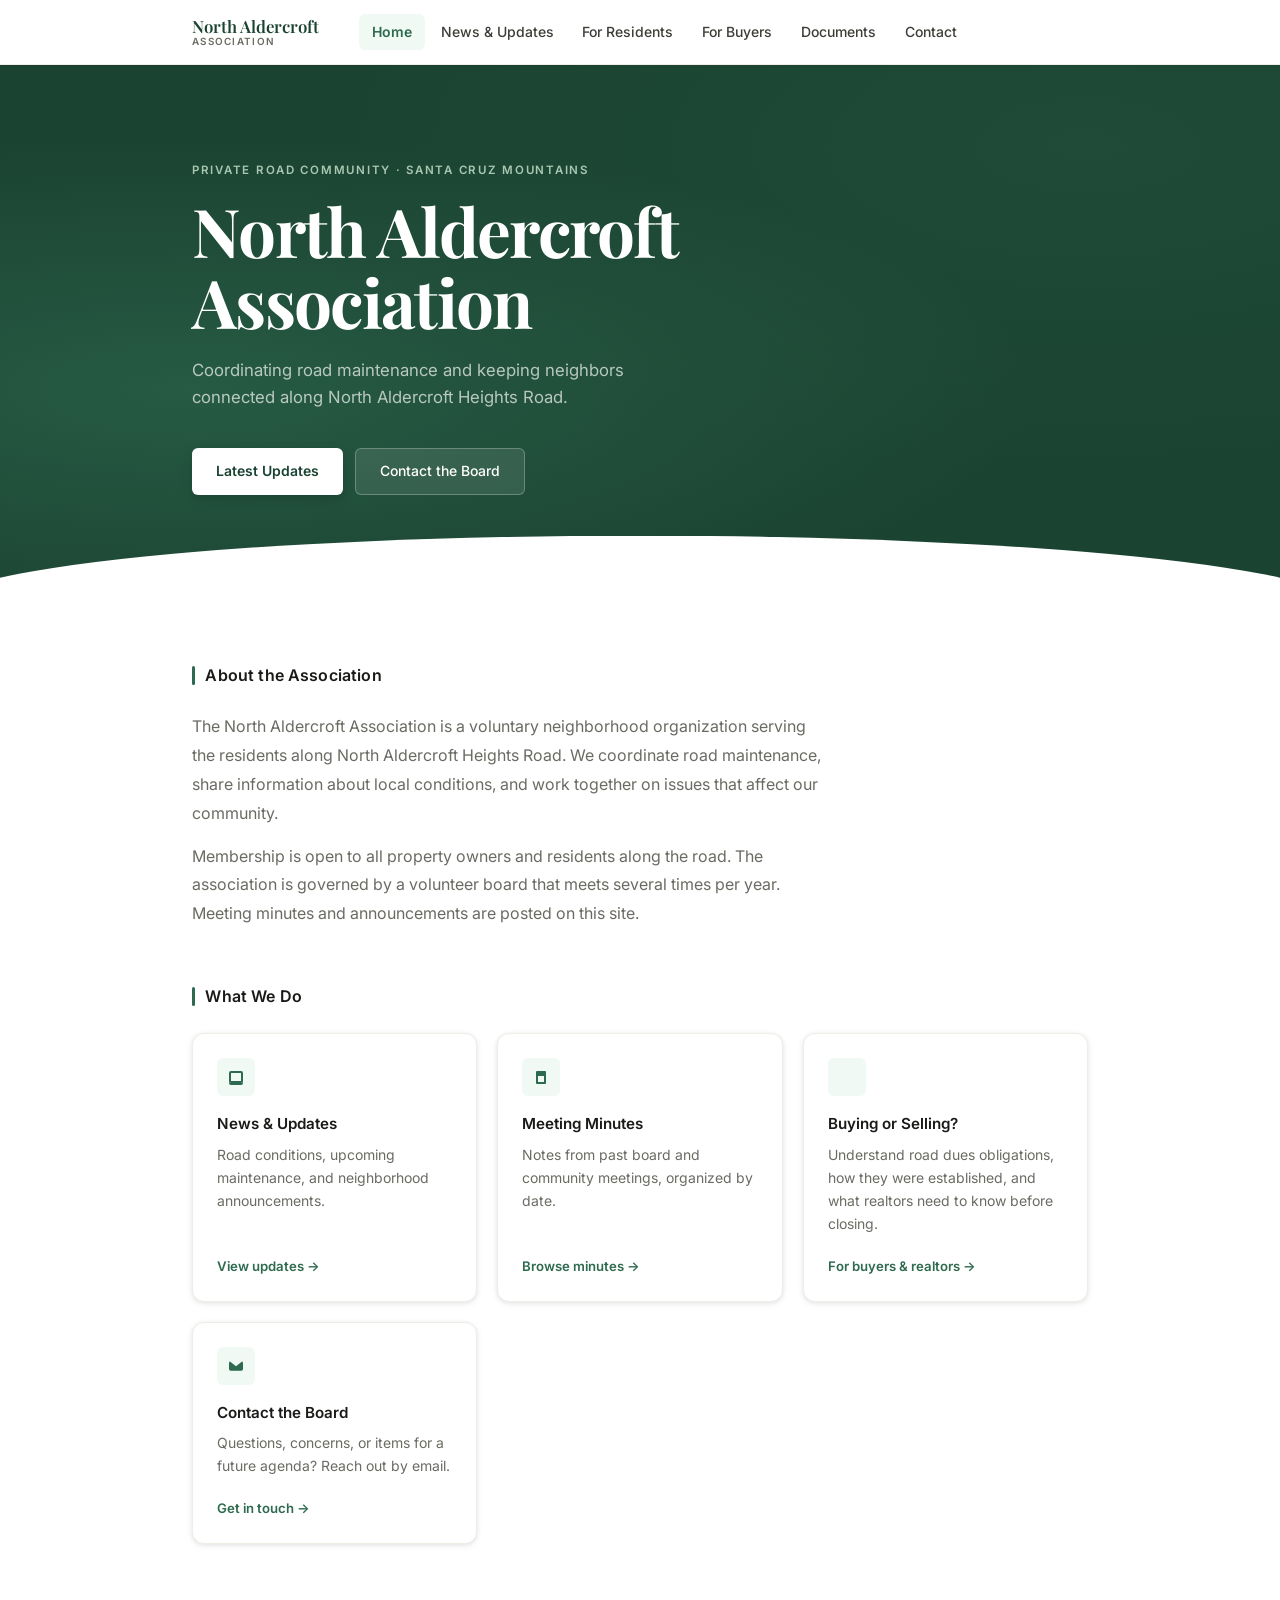
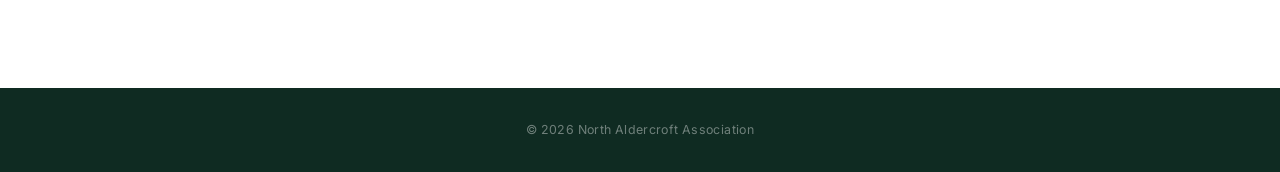
==== commit bdb0ad0a: "Add hamburger menu for mobile nav (≤800px) Shared js/nav.js toggles .nav-open on the header. The nav" ====
--- a/index.html
+++ b/index.html
@@ -24,6 +24,7 @@
         <li><a href="contact.html">Contact</a></li>
       </ul>
     </nav>
+    <button class="nav-toggle" aria-label="Open navigation" aria-expanded="false"><span></span><span></span><span></span></button>
   </div>
 </header>
 
@@ -85,5 +86,6 @@
   &copy; <script>document.write(new Date().getFullYear())</script> North Aldercroft Association
 </footer>
 
+<script src="js/nav.js"></script>
 </body>
 </html>
--- a/css/style.css
+++ b/css/style.css
@@ -45,6 +45,79 @@
   background: var(--white);
   line-height: 1.6;
   -webkit-font-smoothing: antialiased;
+}
+
+/* ── Hamburger button ── */
+.nav-toggle {
+  display: none;
+  flex-direction: column;
+  justify-content: space-between;
+  width: 26px;
+  height: 20px;
+  background: none;
+  border: none;
+  cursor: pointer;
+  padding: 0;
+  margin-left: auto;
+  flex-shrink: 0;
+}
+
+.nav-toggle span {
+  display: block;
+  width: 100%;
+  height: 2px;
+  background: var(--neutral-700);
+  border-radius: 2px;
+  transition: transform 0.22s ease, opacity 0.15s ease;
+  transform-origin: center;
+}
+
+/* Three lines → X */
+.nav-open .nav-toggle span:nth-child(1) { transform: translateY(9px) rotate(45deg); }
+.nav-open .nav-toggle span:nth-child(2) { opacity: 0; transform: scaleX(0); }
+.nav-open .nav-toggle span:nth-child(3) { transform: translateY(-9px) rotate(-45deg); }
+
+/* ── Mobile nav dropdown ── */
+@media (max-width: 800px) {
+  .nav-toggle { display: flex; }
+
+  nav {
+    position: absolute;
+    top: 100%;
+    left: 0;
+    right: 0;
+    background: var(--white);
+    border-top: 1px solid var(--neutral-100);
+    box-shadow: var(--shadow-md);
+    padding: 0.5rem 1.5rem 1rem;
+    opacity: 0;
+    visibility: hidden;
+    transform: translateY(-6px);
+    transition: opacity 0.18s ease, transform 0.18s ease, visibility 0.18s;
+  }
+
+  .nav-open nav {
+    opacity: 1;
+    visibility: visible;
+    transform: translateY(0);
+  }
+
+  nav ul {
+    flex-direction: column;
+    gap: 0;
+  }
+
+  nav ul li a {
+    padding: 0.7rem 0;
+    font-size: 0.925rem;
+    border-radius: 0;
+    border-bottom: 1px solid var(--neutral-100);
+    display: block;
+  }
+
+  nav ul li:last-child a { border-bottom: none; }
+
+  .header-inner { padding: 0 1.5rem; height: 56px; }
 }
 
 /* ── Site Header ── */
@@ -63,9 +136,9 @@
   padding: 0 2rem;
   display: flex;
   align-items: center;
-  justify-content: space-between;
+  justify-content: flex-start;
   height: 64px;
-  gap: 2rem;
+  gap: 2.5rem;
 }
 
 .logo {
@@ -114,7 +187,7 @@
     radial-gradient(ellipse at 85% 15%, rgba(45,106,79,0.2) 0%, transparent 50%),
     var(--forest-800);
   color: var(--white);
-  padding: 6rem 2rem 7rem;
+  padding: 6rem 0 7rem;
   overflow: hidden;
 }
 
@@ -133,6 +206,7 @@
 .hero-inner {
   max-width: var(--max-width);
   margin: 0 auto;
+  padding: 0 2rem;
   position: relative;
   z-index: 1;
 }
@@ -204,11 +278,11 @@
   background:
     radial-gradient(ellipse at 25% 70%, rgba(64,145,108,0.2) 0%, transparent 55%),
     var(--forest-800);
-  padding: 3.5rem 2rem 3.5rem;
+  padding: 3.5rem 0;
   color: var(--white);
 }
 
-.page-header-inner { max-width: var(--max-width); margin: 0 auto; }
+.page-header-inner { max-width: var(--max-width); margin: 0 auto; padding: 0 2rem; }
 
 .page-header h1 {
   font-family: var(--font-display);
@@ -892,9 +966,11 @@
 /* ── Responsive ── */
 @media (max-width: 600px) {
   .header-inner { padding: 0 1.25rem; height: 56px; }
-  .hero { padding: 4rem 1.25rem 5rem; }
+  .hero { padding: 4rem 0 5rem; }
+  .hero-inner { padding: 0 1.25rem; }
   .hero::after { height: 48px; }
-  .page-header { padding: 2.5rem 1.25rem; }
+  .page-header { padding: 2.5rem 0; }
+  .page-header-inner { padding: 0 1.25rem; }
   main { padding: 2.5rem 1.25rem; }
   .announcement-list li { grid-template-columns: 1fr; }
   .ann-date-badge { flex-direction: row; align-items: baseline; gap: 0.3rem; margin-bottom: 0.4rem; }
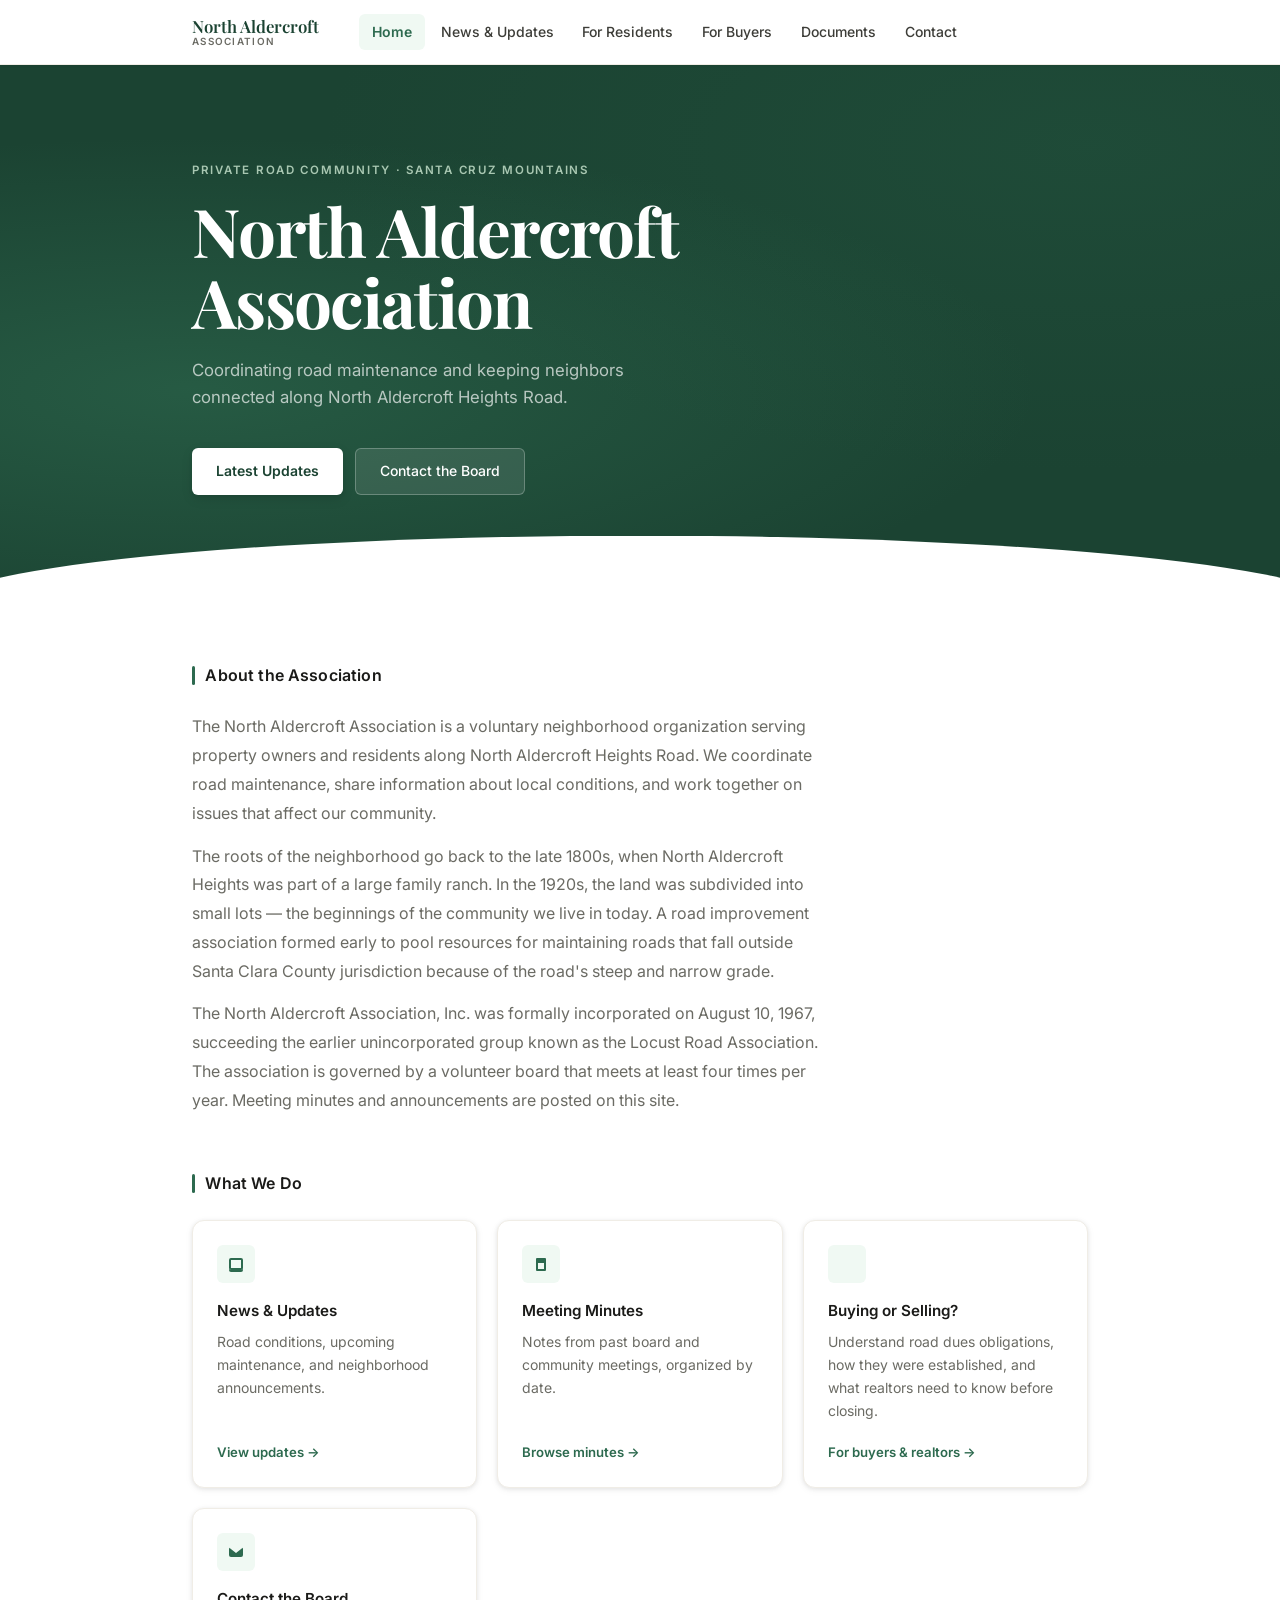
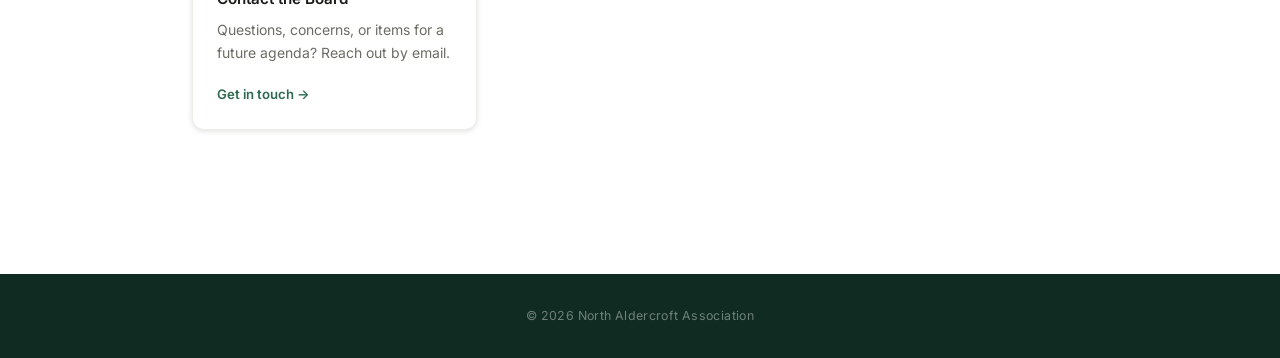
==== commit 9b26e2e5: "Update About section and add historical context" ====
--- a/index.html
+++ b/index.html
@@ -45,8 +45,9 @@
   <div class="section">
     <div class="section-label"><h2>About the Association</h2></div>
     <div class="about-body">
-      <p>The North Aldercroft Association is a voluntary neighborhood organization serving the residents along North Aldercroft Heights Road. We coordinate road maintenance, share information about local conditions, and work together on issues that affect our community.</p>
-      <p>Membership is open to all property owners and residents along the road. The association is governed by a volunteer board that meets several times per year. Meeting minutes and announcements are posted on this site.</p>
+      <p>The North Aldercroft Association is a voluntary neighborhood organization serving property owners and residents along North Aldercroft Heights Road. We coordinate road maintenance, share information about local conditions, and work together on issues that affect our community.</p>
+      <p>The roots of the neighborhood go back to the late 1800s, when North Aldercroft Heights was part of a large family ranch. In the 1920s, the land was subdivided into small lots — the beginnings of the community we live in today. A road improvement association formed early to pool resources for maintaining roads that fall outside Santa Clara County jurisdiction because of the road's steep and narrow grade.</p>
+      <p>The North Aldercroft Association, Inc. was formally incorporated on August 10, 1967, succeeding the earlier unincorporated group known as the Locust Road Association. The association is governed by a volunteer board that meets at least four times per year. Meeting minutes and announcements are posted on this site.</p>
     </div>
   </div>
 
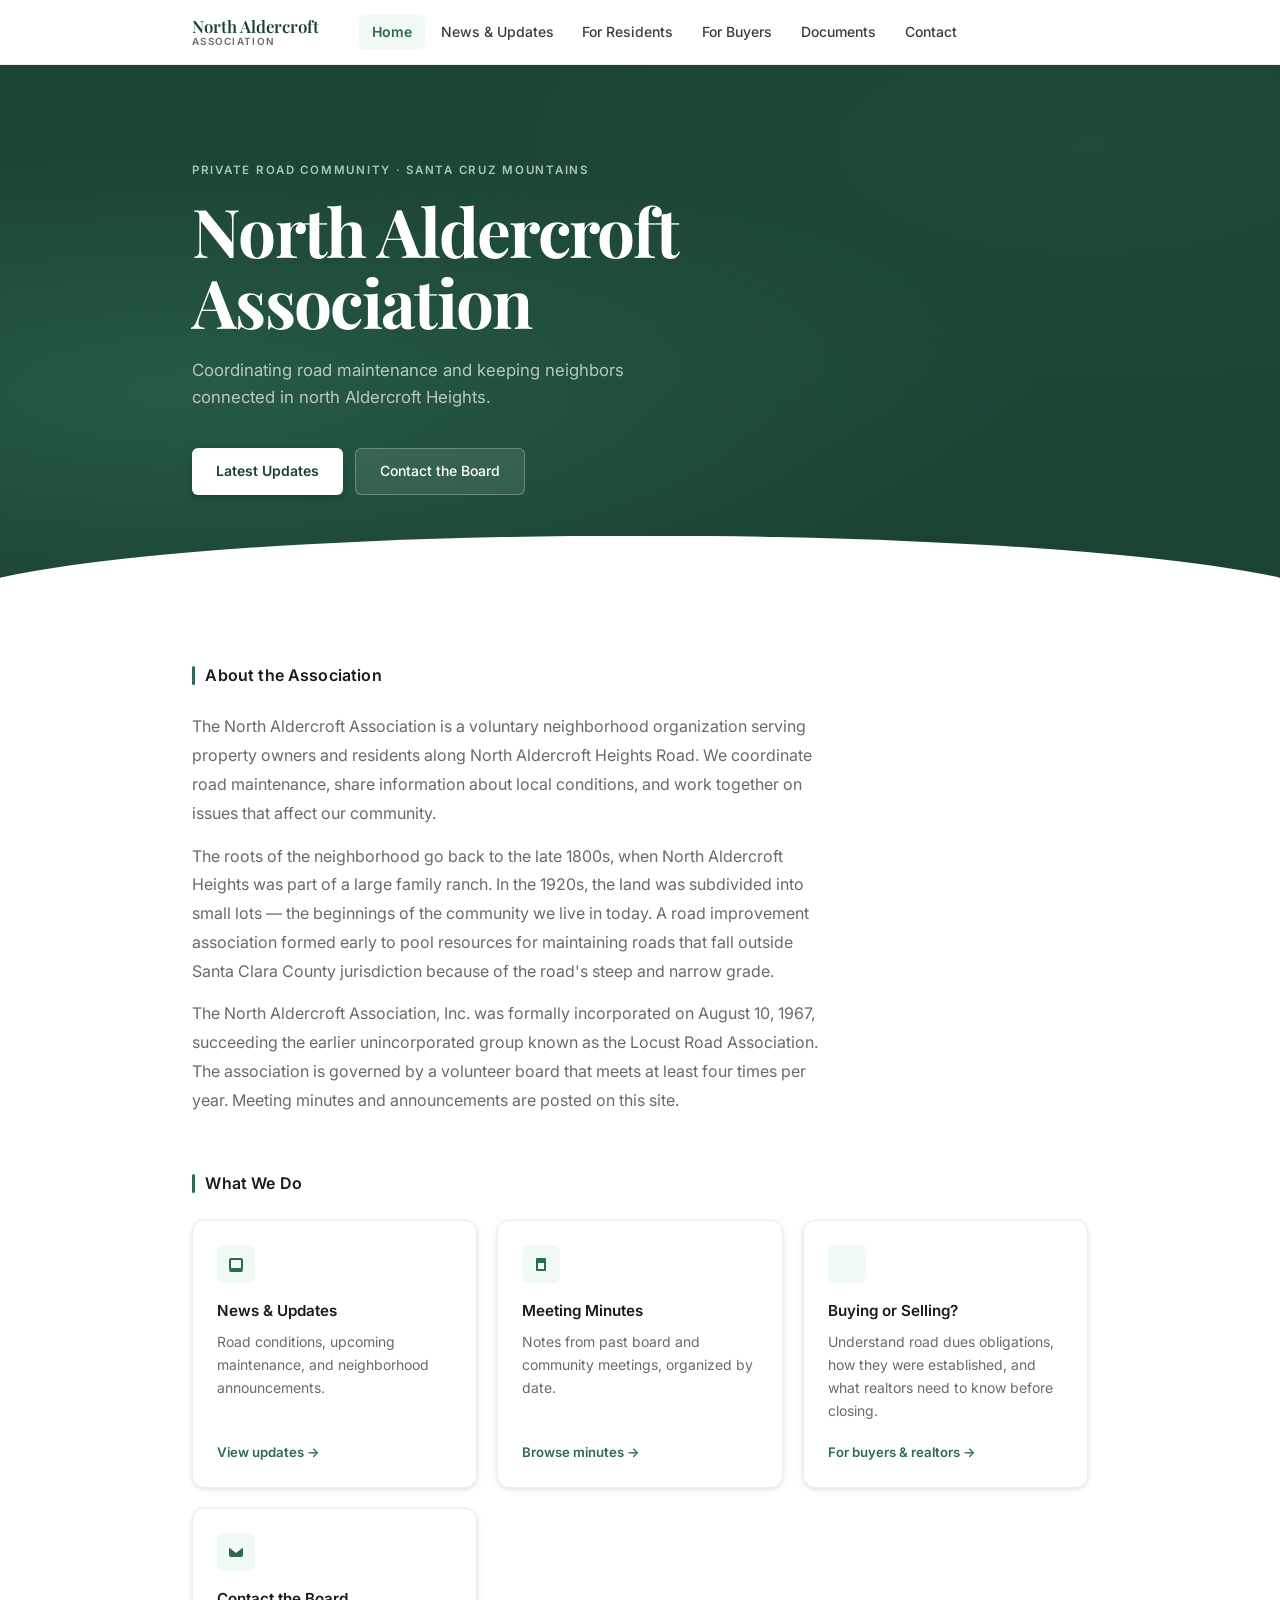
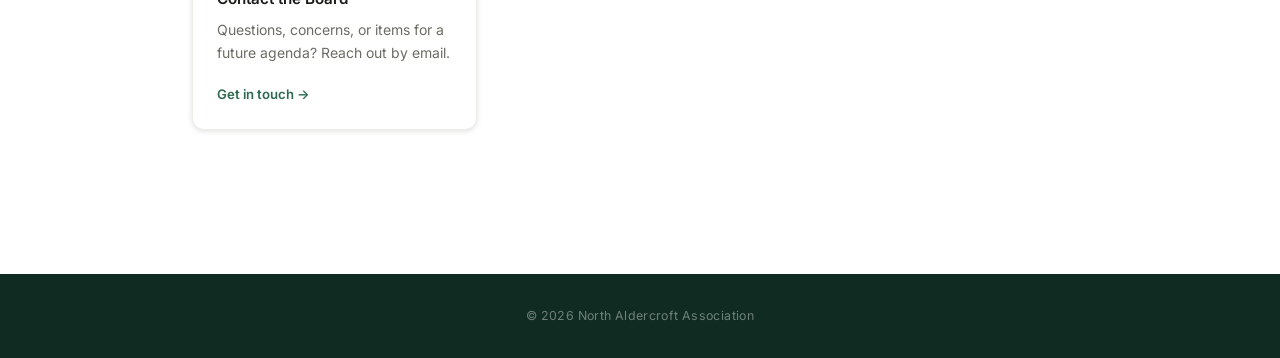
==== commit 7a5ac0c3: "Update hero-sub text for clarity" ====
--- a/index.html
+++ b/index.html
@@ -32,7 +32,7 @@
   <div class="hero-inner">
     <p class="hero-eyebrow">Private Road Community &middot; Santa Cruz Mountains</p>
     <h1>North Aldercroft<br>Association</h1>
-    <p class="hero-sub">Coordinating road maintenance and keeping neighbors connected along North Aldercroft Heights Road.</p>
+    <p class="hero-sub">Coordinating road maintenance and keeping neighbors connected in north Aldercroft Heights.</p>
     <div class="hero-actions">
       <a href="news.html" class="btn-primary">Latest Updates</a>
       <a href="contact.html" class="btn-ghost">Contact the Board</a>
